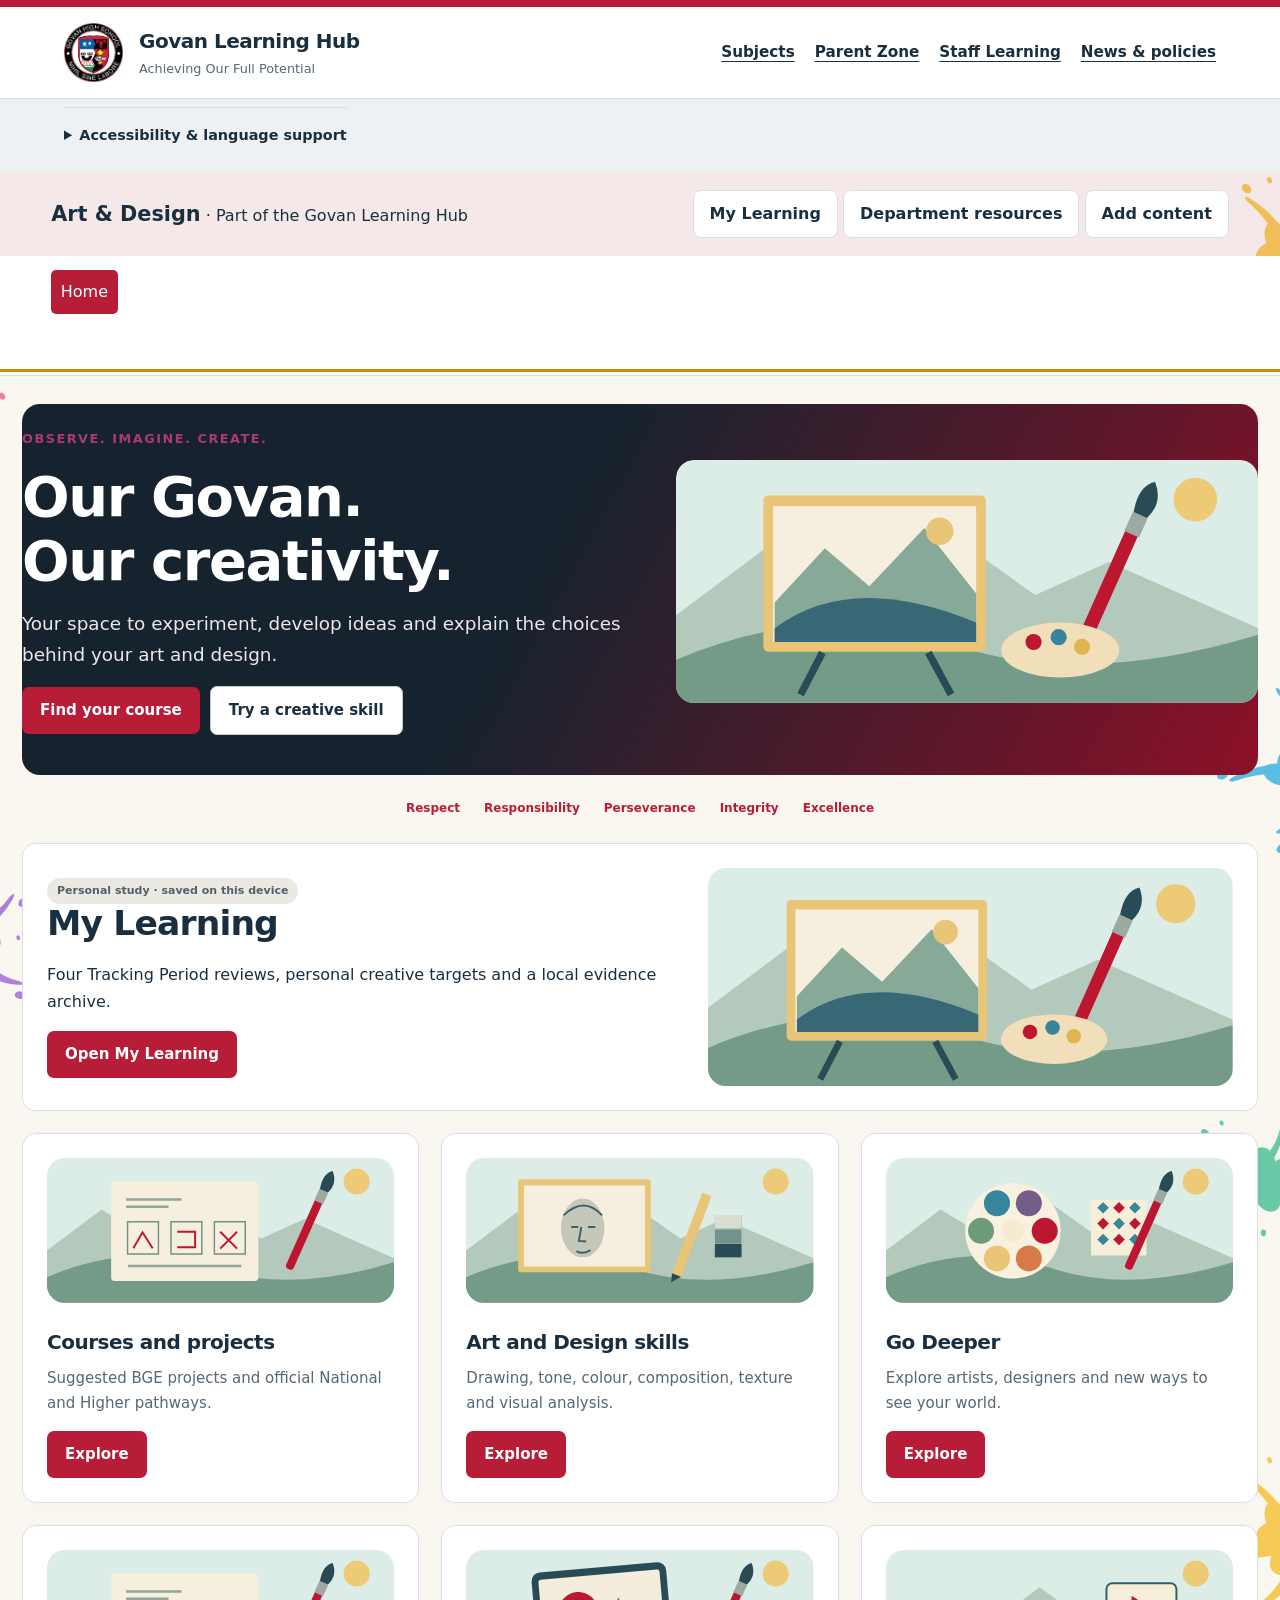
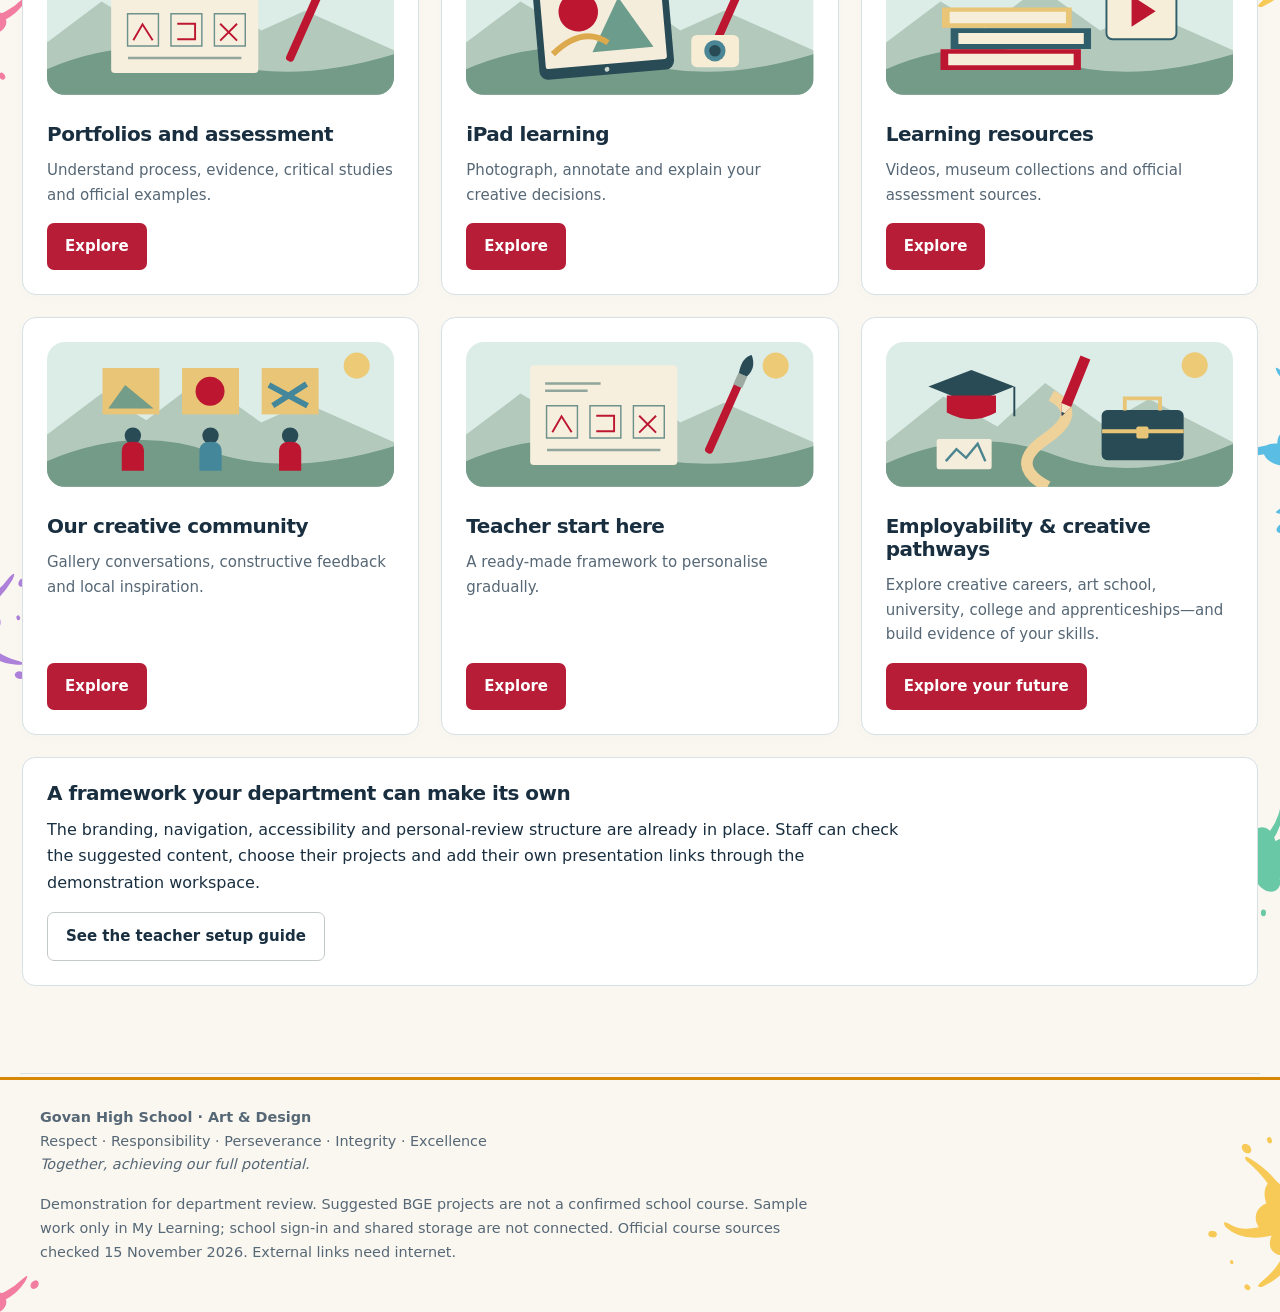
==== art.html @ ddb939b1 "Add learning hub website" ====
<!doctype html><html lang="en"><head><meta charset="utf-8"><meta name="viewport" content="width=device-width,initial-scale=1"><title>Govan High School | Art &amp; Design Learning Hub</title><meta name="description" content="BGE and Senior Phase Art and Design at Govan High: enquiry, geographical skills and assignment support."><style>
:root{--red:#bd1631;--red2:#8c1028;--ink:#16232e;--paper:#f5f3ef;--muted:#52616a;--line:#deded9}*{box-sizing:border-box}body{margin:0;background:var(--paper);color:var(--ink);font:17px/1.6 'Segoe UI',Arial,sans-serif}a{color:var(--red)}button,input,select,textarea{font:inherit}button,a{touch-action:manipulation}button{cursor:pointer}:focus-visible{outline:3px solid #087ba1;outline-offset:4px}.skip{position:absolute;top:-100px;padding:12px;background:white;z-index:99}.skip:focus{top:0}header{background:white;padding:22px max(20px,calc((100% - 1240px)/2));display:flex;gap:20px;align-items:center;border-top:7px solid var(--red)}header img{width:86px;height:86px;object-fit:contain}.school{font-size:calc(12px * var(--text-scale,1));font-weight:800;letter-spacing:2px}h1{font-size:clamp(25px,3.8vw,40px);line-height:1.15;margin:3px 0}.motto{color:var(--red);font-style:italic;font-size:calc(15px * var(--text-scale,1));margin:5px 0}.status{margin-left:auto;font-size:calc(12px * var(--text-scale,1));border:1px solid #ddd;padding:8px 12px;border-radius:7px}nav{display:flex;gap:7px;background:var(--ink);padding:9px max(12px,calc((100% - 1240px)/2));position:sticky;top:0;z-index:20;overflow:auto}nav a{color:white;padding:8px 13px;border-radius:5px;text-decoration:none;white-space:nowrap;font-size:calc(15px * var(--text-scale,1))}nav a[aria-current=page]{background:var(--red)}main{max-width:1240px;margin:auto;padding:28px 22px 65px;min-height:65vh}h2{font-size:clamp(28px,3.6vw,43px);line-height:1.15;margin:10px 0 18px}h3{line-height:1.3}p{max-width:85ch}.hero{background:linear-gradient(118deg,#16232e 42%,#8c1028);color:white;border-radius:18px;padding:40px;position:relative;overflow:hidden;display:grid;grid-template-columns:1.25fr .75fr;gap:28px}.hero h2{font-size:clamp(35px,4.5vw,56px);margin:16px 0}.hero p{color:#eee6e9}.eyebrow,.tag{font-size:calc(11px * var(--text-scale,1));font-weight:800;letter-spacing:1.6px;text-transform:uppercase}.tag{color:var(--muted)}.button{display:inline-block;background:var(--red);color:white;padding:11px 18px;border:0;border-radius:7px;text-decoration:none;font-weight:700;font-size:calc(15px * var(--text-scale,1))}.secondary{background:white;color:var(--ink);border:1px solid #c4c9ca}.button:disabled{background:#eee;color:#6b6b6b;cursor:default;border:1px solid #ccc}.row{display:flex;gap:10px;flex-wrap:wrap;align-items:center}.grid{display:grid;grid-template-columns:repeat(3,1fr);gap:18px}.four{grid-template-columns:repeat(4,1fr)}.two{display:grid;grid-template-columns:1fr 1fr;gap:22px}.card,.panel{background:white;border:1px solid var(--line);border-radius:13px;padding:24px}.panel{margin:22px 0}.card{border-top:5px solid var(--accent,var(--red))}.card h3{margin:12px 0}.card p{font-size:calc(15px * var(--text-scale,1));color:var(--muted)}.card .number{display:grid;place-content:center;background:var(--accent,var(--red));color:white;width:43px;height:43px;border-radius:50%;font-weight:800}.unit-card{border-top:5px solid var(--accent);display:flex;flex-direction:column;align-items:flex-start}.unit-card .button{margin-top:auto}.unit-icon{font-size:calc(30px * var(--text-scale,1));background:#f4f1ed;width:58px;height:58px;display:grid;place-content:center;border-radius:13px}.section-head{display:flex;justify-content:space-between;gap:24px;align-items:end;margin:36px 0 20px}.section-head p{max-width:460px;color:var(--muted)}.values{display:flex;gap:10px 24px;justify-content:center;flex-wrap:wrap;margin:24px 0;color:var(--red);font-size:calc(12px * var(--text-scale,1));font-weight:800}.small{font-size:calc(13px * var(--text-scale,1));color:var(--muted)}.pill{display:inline-block;background:#ece8e3;border-radius:30px;padding:4px 10px;font-size:calc(11px * var(--text-scale,1));font-weight:750;color:#52616a}.pill.ready{background:#e5f3ed;color:#176b52}.note{background:#fff5df;border-left:4px solid #a77000;padding:16px 20px;border-radius:4px;margin:20px 0;font-size:calc(14px * var(--text-scale,1))}.bigidea{padding:25px 28px;background:#fff1f3;border-left:6px solid var(--red);border-radius:8px;margin:25px 0}.bigidea p{font-size:calc(23px * var(--text-scale,1));line-height:1.4;margin:10px 0;font-weight:700}.steps{counter-reset:step;list-style:none;padding:0}.steps li{position:relative;padding:4px 0 15px 42px}.steps li:before{counter-increment:step;content:counter(step);position:absolute;left:0;top:4px;background:var(--ink);color:white;width:28px;height:28px;border-radius:50%;text-align:center;font-size:calc(14px * var(--text-scale,1));line-height:28px}li{margin-bottom:9px}.back{display:inline-block;margin:0 0 20px;text-decoration:none;font-size:calc(14px * var(--text-scale,1));font-weight:750}.searchbar{display:flex;gap:12px;flex-wrap:wrap;margin:22px 0}input,select,textarea{border:1px solid #b6bfc3;border-radius:7px;background:white;padding:12px;max-width:100%}input[type=search]{flex:1;min-width:180px}textarea{width:100%;min-height:110px}label{display:block;font-weight:700;margin:15px 0 7px}.reflection label{font-size:calc(15px * var(--text-scale,1))}.check{display:flex;align-items:start;gap:10px;margin:12px 0;font-size:calc(15px * var(--text-scale,1))}.check input{margin-top:7px;flex-shrink:0;width:20px;height:20px;accent-color:var(--red)}details{padding:16px 0;border-top:1px solid #ddd}summary{font-weight:750;cursor:pointer}.lesson-list{display:grid;gap:16px}.lesson-row{display:flex;gap:20px;align-items:center;background:white;border:1px solid var(--line);padding:22px;border-radius:12px}.lesson-row .num{background:#ece8e3;min-width:46px;height:46px;display:grid;place-content:center;font-weight:bold;border-radius:50%}.lesson-row h3{margin:4px 0}.lesson-row p{margin:6px 0;font-size:calc(14px * var(--text-scale,1));color:var(--muted)}.lesson-row .button{margin-left:auto;white-space:nowrap}.teacher-card{border-top:4px solid var(--red)}.teacher-card .initials{border-radius:50%;display:grid;place-content:center;background:#f8e8eb;color:var(--red);width:54px;height:54px;font-size:calc(19px * var(--text-scale,1));font-weight:800}.journey{display:grid;grid-template-columns:1fr 1fr;gap:10px;align-content:center}.journey div{background:#ffffff10;border:1px solid #ffffff30;border-radius:12px;padding:16px}.journey span{font-size:calc(26px * var(--text-scale,1));display:block}.journey strong{font-size:calc(13px * var(--text-scale,1))}.progress{height:8px;background:#e4e6e5;border-radius:10px;overflow:hidden;margin:12px 0}.progress div{height:100%;background:var(--red)}.tool{border-left:5px solid var(--accent)}footer{max-width:1240px;margin:auto;padding:24px 22px;border-top:1px solid #ddd;color:var(--muted);font-size:calc(13px * var(--text-scale,1))}.footer-brand{display:flex;gap:14px;align-items:center}.footer-brand img{width:58px;height:58px;object-fit:contain}.empty{padding:25px}.planned{opacity:.85}.page-title{max-width:850px}.save-status{font-size:calc(13px * var(--text-scale,1));color:#176b52;min-height:22px}.actions{margin-top:20px}.lesson-note{color:var(--muted);font-size:calc(13px * var(--text-scale,1))}.mini{font-size:calc(12px * var(--text-scale,1));padding:6px 10px}.routine{background:#eef4f8;border-left:4px solid #1267a5;padding:18px;border-radius:5px}.form-hint{font-size:calc(13px * var(--text-scale,1));color:var(--muted);margin:8px 0}.resource-row{display:flex;gap:15px;align-items:center;border-top:1px solid #ddd;padding:18px 0}.resource-row a,.resource-row button{margin-left:auto}.teacher-detail{border-top:5px solid var(--red)}
@media(max-width:950px){.four,.grid{grid-template-columns:repeat(2,1fr)}.hero{grid-template-columns:1fr}.journey{grid-template-columns:repeat(4,1fr)}.status{display:none}}@media(max-width:650px){header{padding:16px;gap:12px}header img{width:64px;height:68px}.school{font-size:calc(10px * var(--text-scale,1))}h1{font-size:calc(25px * var(--text-scale,1))}.motto{font-size:calc(12px * var(--text-scale,1))}main{padding:20px 15px 50px}nav a{font-size:calc(14px * var(--text-scale,1));padding:8px 10px}.hero{padding:26px}.journey{grid-template-columns:1fr 1fr}.four,.grid,.two{grid-template-columns:1fr}.section-head{display:block}.lesson-row{flex-wrap:wrap;gap:12px}.lesson-row .button{margin-left:58px}.panel,.card{padding:20px}.resource-row{flex-wrap:wrap}.resource-row button{margin-left:0}.bigidea{padding:20px}.bigidea p{font-size:calc(21px * var(--text-scale,1))}}@media print{nav,.no-print,.status{display:none!important}body{background:white}main{padding:0}.hero{background:white;color:black}.hero p{color:black}.panel,.card,.bigidea{break-inside:avoid}.two{display:block}textarea{min-height:100px}footer{font-size:calc(10px * var(--text-scale,1))}}

.grid{margin-top:22px}.table-wrap{overflow:auto}table{border-collapse:collapse;width:100%;font-size:calc(15px * var(--text-scale,1))}th,td{padding:13px;text-align:left;border:1px solid #ddd;vertical-align:top}th{background:#edf1f4}svg{max-width:100%;height:auto}h4{margin-bottom:6px}.hero{margin-bottom:24px}nav{flex-wrap:wrap}@media(max-width:650px){nav{flex-wrap:nowrap}.grid{margin-top:18px}}h1{font-size:calc(clamp(25px,3.8vw,40px) * var(--text-scale,1))}h2{font-size:calc(clamp(28px,3.6vw,43px) * var(--text-scale,1))}.hero h2{font-size:calc(clamp(35px,4.5vw,56px) * var(--text-scale,1))}
:root{--text-scale:1}.access-tools{max-width:1240px;margin:0 auto;padding:14px 22px;background:var(--paper)}.access-row{display:flex;align-items:start;gap:12px;flex-wrap:wrap}.access-row>label{margin:11px 0;font-size:15px}.access-row select{min-height:45px}.access-options{display:flex;flex-wrap:wrap;align-items:start;gap:12px;max-width:100%;padding-top:12px}.access-options label{margin-top:0}.access-options>.row{flex-basis:100%}.access-tools details{border:0;padding:10px 0;flex:1;min-width:240px}.access-tools summary{font-size:15px}.access-tools .save-status:empty{display:none}body{font-size:calc(17px * var(--text-scale))}body.wide-spacing p,body.wide-spacing li,body.wide-spacing td,body.wide-spacing label{line-height:2.05!important}html[dir=rtl] .school,html[dir=rtl] .eyebrow,html[dir=rtl] .tag{letter-spacing:0}html[dir=rtl] .status{margin-left:0;margin-right:auto}html[dir=rtl] .steps li{padding-left:0;padding-right:42px}html[dir=rtl] .steps li:before{left:auto;right:0}html[dir=rtl] .note,html[dir=rtl] .routine,html[dir=rtl] .bigidea{border-left:0;border-right:4px solid var(--red)}html[dir=rtl] th,html[dir=rtl] td{text-align:right}svg{direction:ltr}input[inputmode=numeric],input[inputmode=decimal]{direction:ltr;text-align:left}textarea{unicode-bidi:plaintext}body[data-theme=cream]{--paper:#fff3db}body[data-theme=cream] .card,body[data-theme=cream] .panel{background:#fff9eb}body[data-theme=blue]{--paper:#eaf3fa}body[data-theme=blue] .card,body[data-theme=blue] .panel{background:#f4faff}body[data-theme=contrast]{--paper:#000;--ink:#fff;--muted:#fff;--line:#fff;--red:#ffd600}body[data-theme=contrast] header,body[data-theme=contrast] nav,body[data-theme=contrast] .hero,body[data-theme=contrast] .card,body[data-theme=contrast] .panel,body[data-theme=contrast] .note,body[data-theme=contrast] .routine,body[data-theme=contrast] .bigidea,body[data-theme=contrast] th,body[data-theme=contrast] td,body[data-theme=contrast] .access-tools{background:#000;color:#fff;border-color:#fff}body[data-theme=contrast] .hero p,body[data-theme=contrast] .tag,body[data-theme=contrast] .small{color:#fff}body[data-theme=contrast] .button,body[data-theme=contrast] nav a[aria-current=page]{background:#ffd600;color:#000}body[data-theme=contrast] .secondary,body[data-theme=contrast] .pill,body[data-theme=contrast] .unit-icon,body[data-theme=contrast] input,body[data-theme=contrast] select,body[data-theme=contrast] textarea{background:#fff;color:#000}body[data-theme=contrast] nav a{color:#fff}body[data-theme=contrast] .steps li:before{color:#000;background:#fff}body[data-theme=contrast] svg{background:#fff;color:#000}body[data-theme=contrast] svg text{fill:#000}body[data-theme=contrast] :focus-visible{outline-color:#00e5ff}@media(prefers-reduced-motion:reduce){*{scroll-behavior:auto!important;transition:none!important;animation:none!important}}@media(max-width:650px){.access-tools{padding:12px 15px}.access-tools details{flex-basis:100%}.access-row{align-items:center}.access-options{display:block}.access-options>div{margin-bottom:12px}nav{position:static}.access-row .button{font-size:14px}}@media print{.access-tools{display:none!important}}
</style><style>
.space-choices{display:grid;grid-template-columns:repeat(2,minmax(0,1fr));gap:1.2rem;margin:1.5rem 0}.space-choice{border:2px solid #aab2b8;border-radius:18px;padding:1.2rem;background:var(--paper,#fff);color:inherit;display:flex;flex-direction:column}.space-choice.selected{border:3px solid #bd1631;box-shadow:0 4px 16px #16232e12}.space-choice h3{margin:.25rem 0}.space-choice svg{display:block;width:100%;max-width:410px;align-self:center;height:auto;margin:.5rem 0}.space-choice p{margin:.4rem 0 1rem}.space-choice button{margin-top:auto;width:100%;min-height:48px}.space-legend{display:flex;flex-wrap:wrap;gap:1.2rem;font-size:.9em;margin-bottom:1rem}.space-dot{display:inline-block;width:.85em;height:.85em;border-radius:50%;margin-inline-end:.4rem}.space-caption{font-size:.9em}.space-choice .focus-label{font-weight:750;color:inherit}.space-choices .space-neutral{fill:#e8e8e4}.space-choices .space-board{fill:#16232e}.space-choices .space-board-line{stroke:#fff;stroke-width:3;stroke-linecap:round}@media(max-width:650px){.space-choices{grid-template-columns:1fr}}@media(prefers-contrast:more){.space-choice{border-width:3px}}
</style><style>.course-hero{display:grid;grid-template-columns:1.1fr 1fr;align-items:center;gap:2rem;border-radius:20px;background:#e6eee8;padding:2rem;margin:1.5rem 0;color:#16232e}.course-hero h3{font-size:1.65em;line-height:1.2}.topic-art{width:100%;height:auto;display:block;border-radius:16px}.topic-art text{font-family:system-ui,sans-serif;font-size:15px;fill:#183e4a}.topic-art text[fill="#fff"]{fill:white}.course-topic-card .topic-art{margin-bottom:1rem}.course-topic-card h4{font-size:1.25em;margin:.6rem 0}.course-section{margin:2.5rem 0}.course-section>.row{justify-content:space-between}.process-chain{padding:0;list-style:none;counter-reset:process}.process-chain li{counter-increment:process;position:relative;padding:.8rem .8rem .8rem 3rem;margin:.5rem 0;border:1px solid #9baeb5;border-radius:10px}.process-chain li:before{content:counter(process);position:absolute;inset-inline-start:.7rem;font-weight:800;color:#bd1631}.practice-figure{margin:1rem auto;max-width:650px}.practice-figure svg{width:100%;height:auto}.practice-figure svg text{font:12px system-ui,sans-serif;fill:#173b48}.practice-figure svg text[fill="#fff"]{fill:white}.practice-figure figcaption{font-size:.9em;margin:.7rem 0}.model-answer{margin-top:1.2rem;padding:1rem;border-inline-start:4px solid #27835d;background:#eef4ed;color:#16232e}.course-section .card{display:flex;flex-direction:column}.course-section .card>a{margin-top:auto}.course-hero .row{flex-wrap:wrap}body[data-theme="contrast"] .course-hero{border:2px solid currentColor}@media(max-width:760px){.course-hero{grid-template-columns:1fr;padding:1.2rem;gap:1rem}.course-hero .topic-art{max-height:240px}.practice-figure svg text{font-size:12px}}
</style><style>.my-learning-welcome{display:grid;grid-template-columns:1.2fr 1fr;align-items:center;gap:2rem}.my-learning-art{display:block;width:100%;height:auto;max-width:390px;justify-self:end;border-radius:20px}.my-learning-heading{display:flex;align-items:center;gap:1rem}.my-learning-heading .my-learning-art{width:128px;flex-shrink:0;margin-inline-start:0}@media(min-width:1050px){nav{gap:.15rem}nav a{padding:.55rem .6rem}}nav a[data-nav="my-learning"]{display:inline-flex;align-items:center;gap:.4rem}@media(max-width:650px){.my-learning-welcome{grid-template-columns:1fr;gap:1rem}.my-learning-welcome .my-learning-art{max-width:300px;justify-self:center}.my-learning-heading .my-learning-art{width:95px}}</style><style>.my-learning-welcome .my-learning-art{max-width:600px}.my-learning-heading{display:grid;grid-template-columns:.8fr 1.4fr;gap:1.5rem;align-items:center;padding:1.5rem;background:#e5eeea;border-radius:20px;margin:.7rem 0 1.2rem;color:#16232e}.my-learning-heading h2{margin:0}.my-learning-heading .my-learning-art{width:100%;max-width:600px;margin:0;justify-self:end}@media(max-width:650px){.my-learning-heading{grid-template-columns:1fr;padding:1rem;gap:1rem}.my-learning-heading .my-learning-art{width:100%;max-width:none}.my-learning-welcome .my-learning-art{max-width:none}}</style><style>.theme-landscape{width:100%;height:auto;display:block;border-radius:18px}.theme-section-heading{display:grid;grid-template-columns:.8fr 1.4fr;align-items:center;gap:1.5rem;padding:1.5rem;background:#e5eeea;border-radius:20px;margin:.7rem 0 1.2rem;color:#16232e}.theme-section-heading h2{margin:0}.theme-section-heading .theme-landscape{max-width:600px;justify-self:end}.theme-home-card{display:flex;flex-direction:column;overflow:hidden}.theme-home-card>.theme-landscape{margin-bottom:1.1rem}.theme-home-card>a{margin-top:auto;align-self:flex-start}.home-theme-visual>.theme-landscape{margin-bottom:1rem}.home-theme-visual .journey{padding:1rem;gap:.7rem}.home-theme-visual .journey span{font-size:1.2rem}.home-theme-visual .journey strong{font-size:.9rem}@media(max-width:650px){.theme-section-heading{grid-template-columns:1fr;padding:1rem;gap:1rem}.theme-section-heading .theme-landscape{max-width:none}.home-theme-visual .journey{padding:.7rem}}</style><style>body{font-size:calc(17px * var(--text-scale,1))}nav{flex-wrap:wrap;gap:.15rem}nav a{padding:.55rem .6rem}.theme-section-heading{display:grid;grid-template-columns:.8fr 1.4fr;align-items:center;gap:1.5rem;padding:1.5rem;background:#e5eeea;border-radius:20px;margin:.7rem 0 1.2rem;color:#16232e}.theme-section-heading h2{margin:0}.theme-landscape{display:block;width:100%;height:auto;border-radius:18px}.theme-section-heading svg{max-width:600px;justify-self:end}.art-card{display:flex;flex-direction:column}.art-card svg{margin-bottom:1rem}.art-card>a{margin-top:auto;align-self:flex-start}.art-diagram{margin:1rem auto;max-width:700px;padding:1rem;background:#faf8f0;border-radius:15px;color:#16232e}.art-diagram svg{width:100%;height:auto}.art-diagram text{font:15px system-ui;fill:#294b56}.art-diagram figcaption{font-size:.9em}.access-tools{display:flex;align-items:center;gap:1rem;flex-wrap:wrap;max-width:1240px;margin:1rem auto;padding:0 1rem}.access-tools label{display:inline-block}.access-tools details>div{display:flex;gap:1rem;flex-wrap:wrap;padding:1rem;background:#fff;border-radius:12px}.access-tools select{width:auto}.swatches{display:flex;min-height:100px;gap:.5rem;margin:1rem 0}.swatches>div{flex:1;border-radius:12px;display:flex;align-items:end;padding:.6rem}.swatches span{background:#fff;color:#16232e;padding:.1rem .4rem;font-size:.8em;border-radius:4px}.quiz-option{display:block;margin:.7rem 0}.quiz-option input{width:auto;margin-inline-end:.5rem}form label{display:block;font-weight:650;margin-top:1rem}textarea{min-height:100px;width:100%;font:inherit}fieldset{border:1px solid #a4b0aa;border-radius:12px;padding:1rem}.more-spacing main{line-height:1.95;letter-spacing:.025em}body[data-reading="cream"]{--paper:#fff2ce}body[data-reading="blue"]{--paper:#e8f2f6}body[data-reading="contrast"]{--paper:#111;--ink:#fff;--red:#ffce63;--muted:#eee;--line:#777}body[data-reading="contrast"] header,body[data-reading="contrast"] .panel,body[data-reading="contrast"] .card,body[data-reading="contrast"] .access-tools details>div{background:#171717;color:#fff}body[data-reading="contrast"] .note{background:#29220f;color:#fff}body[data-reading="contrast"] .button,body[data-reading="contrast"] button{background:#ffce63;color:#111}body[data-reading="contrast"] .pill{background:#333;color:#fff}body[data-reading="contrast"] table{background:#171717;color:#fff}.demo-footer{padding:2rem max(20px,calc((100% - 1240px)/2));border-top:1px solid var(--line);font-size:.9em}button:disabled{opacity:.55;cursor:not-allowed}@media(max-width:700px){.theme-section-heading{grid-template-columns:1fr;padding:1rem}.access-tools{gap:.7rem}.hero{grid-template-columns:1fr}.my-learning-welcome{grid-template-columns:1fr}.grid.four{grid-template-columns:1fr 1fr}}@media(prefers-reduced-motion:reduce){*{scroll-behavior:auto!important}}
</style><style>
.journal label{display:block;font-weight:700;margin:1rem 0 .4rem}.journal input,.journal select,.journal textarea{width:100%;padding:.8rem;border:1px solid #89939b;border-radius:9px;background:var(--paper,#fff);color:inherit;font:inherit}.journal textarea{min-height:100px}.journal .tabs{display:flex;gap:.6rem;flex-wrap:wrap;margin:1.4rem 0}.journal .tabs button[aria-pressed=true]{background:#bd1631;color:white}.journal .evidence-item{padding:1rem;border-bottom:1px solid #89939b}.journal .muted{font-size:.9em}.journal progress{width:100%;accent-color:#bd1631}.journal .keep-language{unicode-bidi:plaintext}.journal button{cursor:pointer}.journal .summary-number{font-size:2rem;font-weight:800}.journal .stage{padding:1rem;border-radius:12px;border:1px solid #89939b}.journal .stage.selected{border:3px solid #bd1631}
</style><style>nav{flex-wrap:wrap}#art-university,#art-college,#art-careers{scroll-margin-top:100px}#art-career-cards .card{display:flex;flex-direction:column}#art-career-cards .card>a{margin-top:auto}#art-career-cards details{margin-bottom:16px}</style><style id="subject-background">:root{--paper:#faf7f1}body:not([data-theme="cream"]):not([data-theme="blue"]):not([data-theme="contrast"]):not([data-reading="cream"]):not([data-reading="blue"]):not([data-reading="contrast"]){background-color:#faf7f1;background-image:url("data:image/svg+xml,%3Csvg%20xmlns%3D%22http%3A%2F%2Fwww.w3.org%2F2000%2Fsvg%22%20width%3D%221440%22%20height%3D%221280%22%20viewBox%3D%220%200%201440%201280%22%3E%3Cg%20transform%3D%22translate%2845%20350%29%20rotate%28-20%29%20scale%280.95%29%22%20fill%3D%22%23f03872%22%20opacity%3D%22.64%22%3E%3Cpath%20d%3D%22M-30-17C-45-29-52-12-39%201C-52%2016-34%2031-22%2025C-22%2045-1%2043%205%2028C22%2041%2036%2027%2028%2015C50%2015%2049-6%2030-11C38-28%2022-39%2012-26C0-46-18-39-17-22C-23-24-26-22-30-17Z%22%2F%3E%3Cpath%20d%3D%22M-24-12Q-43-27-69-30Q-78-31-73-27Q-44-19-30-4ZM8-25Q15-45%2011-69Q8-79%207-69Q9-46-2-27ZM24%204Q50%208%2069-6Q79-14%2068-10Q46%200%2026-5ZM-6%2023Q-1%2046-12%2068Q-16%2077-10%2073Q9%2051%204%2026ZM-26%2015Q-45%2035-61%2033Q-71%2032-64%2037Q-42%2044-18%2023Z%22%2F%3E%3Cellipse%20cx%3D%22-77%22%20cy%3D%22-37%22%20rx%3D%225%22%20ry%3D%223.75%22%20transform%3D%22rotate%2820%20-77%20-37%29%22%2F%3E%3Cellipse%20cx%3D%22-61%22%20cy%3D%22-53%22%20rx%3D%223%22%20ry%3D%222.25%22%20transform%3D%22rotate%2845%20-61%20-53%29%22%2F%3E%3Cellipse%20cx%3D%2220%22%20cy%3D%22-72%22%20rx%3D%224%22%20ry%3D%223.0%22%20transform%3D%22rotate%2870%2020%20-72%29%22%2F%3E%3Cellipse%20cx%3D%2240%22%20cy%3D%22-43%22%20rx%3D%222.5%22%20ry%3D%221.875%22%20transform%3D%22rotate%2830%2040%20-43%29%22%2F%3E%3Cellipse%20cx%3D%2278%22%20cy%3D%220%22%20rx%3D%225%22%20ry%3D%223.75%22%20transform%3D%22rotate%28-30%2078%200%29%22%2F%3E%3Cellipse%20cx%3D%2260%22%20cy%3D%2231%22%20rx%3D%223%22%20ry%3D%222.25%22%20transform%3D%22rotate%2820%2060%2031%29%22%2F%3E%3Cellipse%20cx%3D%2220%22%20cy%3D%2259%22%20rx%3D%224%22%20ry%3D%223.0%22%20transform%3D%22rotate%2875%2020%2059%29%22%2F%3E%3Cellipse%20cx%3D%22-22%22%20cy%3D%2279%22%20rx%3D%223%22%20ry%3D%222.25%22%20transform%3D%22rotate%2815%20-22%2079%29%22%2F%3E%3Cellipse%20cx%3D%22-72%22%20cy%3D%2248%22%20rx%3D%224%22%20ry%3D%223.0%22%20transform%3D%22rotate%28-20%20-72%2048%29%22%2F%3E%3Cellipse%20cx%3D%22-45%22%20cy%3D%2264%22%20rx%3D%222%22%20ry%3D%221.5%22%20transform%3D%22rotate%2835%20-45%2064%29%22%2F%3E%3C%2Fg%3E%3Cg%20transform%3D%22translate%281385%20260%29%20rotate%2825%29%20scale%281.08%29%22%20fill%3D%22%23f6af00%22%20opacity%3D%22.64%22%3E%3Cpath%20d%3D%22M-30-17C-45-29-52-12-39%201C-52%2016-34%2031-22%2025C-22%2045-1%2043%205%2028C22%2041%2036%2027%2028%2015C50%2015%2049-6%2030-11C38-28%2022-39%2012-26C0-46-18-39-17-22C-23-24-26-22-30-17Z%22%2F%3E%3Cpath%20d%3D%22M-24-12Q-43-27-69-30Q-78-31-73-27Q-44-19-30-4ZM8-25Q15-45%2011-69Q8-79%207-69Q9-46-2-27ZM24%204Q50%208%2069-6Q79-14%2068-10Q46%200%2026-5ZM-6%2023Q-1%2046-12%2068Q-16%2077-10%2073Q9%2051%204%2026ZM-26%2015Q-45%2035-61%2033Q-71%2032-64%2037Q-42%2044-18%2023Z%22%2F%3E%3Cellipse%20cx%3D%22-77%22%20cy%3D%22-37%22%20rx%3D%225%22%20ry%3D%223.75%22%20transform%3D%22rotate%2820%20-77%20-37%29%22%2F%3E%3Cellipse%20cx%3D%22-61%22%20cy%3D%22-53%22%20rx%3D%223%22%20ry%3D%222.25%22%20transform%3D%22rotate%2845%20-61%20-53%29%22%2F%3E%3Cellipse%20cx%3D%2220%22%20cy%3D%22-72%22%20rx%3D%224%22%20ry%3D%223.0%22%20transform%3D%22rotate%2870%2020%20-72%29%22%2F%3E%3Cellipse%20cx%3D%2240%22%20cy%3D%22-43%22%20rx%3D%222.5%22%20ry%3D%221.875%22%20transform%3D%22rotate%2830%2040%20-43%29%22%2F%3E%3Cellipse%20cx%3D%2278%22%20cy%3D%220%22%20rx%3D%225%22%20ry%3D%223.75%22%20transform%3D%22rotate%28-30%2078%200%29%22%2F%3E%3Cellipse%20cx%3D%2260%22%20cy%3D%2231%22%20rx%3D%223%22%20ry%3D%222.25%22%20transform%3D%22rotate%2820%2060%2031%29%22%2F%3E%3Cellipse%20cx%3D%2220%22%20cy%3D%2259%22%20rx%3D%224%22%20ry%3D%223.0%22%20transform%3D%22rotate%2875%2020%2059%29%22%2F%3E%3Cellipse%20cx%3D%22-22%22%20cy%3D%2279%22%20rx%3D%223%22%20ry%3D%222.25%22%20transform%3D%22rotate%2815%20-22%2079%29%22%2F%3E%3Cellipse%20cx%3D%22-72%22%20cy%3D%2248%22%20rx%3D%224%22%20ry%3D%223.0%22%20transform%3D%22rotate%28-20%20-72%2048%29%22%2F%3E%3Cellipse%20cx%3D%22-45%22%20cy%3D%2264%22%20rx%3D%222%22%20ry%3D%221.5%22%20transform%3D%22rotate%2835%20-45%2064%29%22%2F%3E%3C%2Fg%3E%3Cg%20transform%3D%22translate%281395%20760%29%20rotate%28-35%29%20scale%281.1%29%22%20fill%3D%22%23009ddb%22%20opacity%3D%22.64%22%3E%3Cpath%20d%3D%22M-30-17C-45-29-52-12-39%201C-52%2016-34%2031-22%2025C-22%2045-1%2043%205%2028C22%2041%2036%2027%2028%2015C50%2015%2049-6%2030-11C38-28%2022-39%2012-26C0-46-18-39-17-22C-23-24-26-22-30-17Z%22%2F%3E%3Cpath%20d%3D%22M-24-12Q-43-27-69-30Q-78-31-73-27Q-44-19-30-4ZM8-25Q15-45%2011-69Q8-79%207-69Q9-46-2-27ZM24%204Q50%208%2069-6Q79-14%2068-10Q46%200%2026-5ZM-6%2023Q-1%2046-12%2068Q-16%2077-10%2073Q9%2051%204%2026ZM-26%2015Q-45%2035-61%2033Q-71%2032-64%2037Q-42%2044-18%2023Z%22%2F%3E%3Cellipse%20cx%3D%22-77%22%20cy%3D%22-37%22%20rx%3D%225%22%20ry%3D%223.75%22%20transform%3D%22rotate%2820%20-77%20-37%29%22%2F%3E%3Cellipse%20cx%3D%22-61%22%20cy%3D%22-53%22%20rx%3D%223%22%20ry%3D%222.25%22%20transform%3D%22rotate%2845%20-61%20-53%29%22%2F%3E%3Cellipse%20cx%3D%2220%22%20cy%3D%22-72%22%20rx%3D%224%22%20ry%3D%223.0%22%20transform%3D%22rotate%2870%2020%20-72%29%22%2F%3E%3Cellipse%20cx%3D%2240%22%20cy%3D%22-43%22%20rx%3D%222.5%22%20ry%3D%221.875%22%20transform%3D%22rotate%2830%2040%20-43%29%22%2F%3E%3Cellipse%20cx%3D%2278%22%20cy%3D%220%22%20rx%3D%225%22%20ry%3D%223.75%22%20transform%3D%22rotate%28-30%2078%200%29%22%2F%3E%3Cellipse%20cx%3D%2260%22%20cy%3D%2231%22%20rx%3D%223%22%20ry%3D%222.25%22%20transform%3D%22rotate%2820%2060%2031%29%22%2F%3E%3Cellipse%20cx%3D%2220%22%20cy%3D%2259%22%20rx%3D%224%22%20ry%3D%223.0%22%20transform%3D%22rotate%2875%2020%2059%29%22%2F%3E%3Cellipse%20cx%3D%22-22%22%20cy%3D%2279%22%20rx%3D%223%22%20ry%3D%222.25%22%20transform%3D%22rotate%2815%20-22%2079%29%22%2F%3E%3Cellipse%20cx%3D%22-72%22%20cy%3D%2248%22%20rx%3D%224%22%20ry%3D%223.0%22%20transform%3D%22rotate%28-20%20-72%2048%29%22%2F%3E%3Cellipse%20cx%3D%22-45%22%20cy%3D%2264%22%20rx%3D%222%22%20ry%3D%221.5%22%20transform%3D%22rotate%2835%20-45%2064%29%22%2F%3E%3C%2Fg%3E%3Cg%20transform%3D%22translate%2840%20945%29%20rotate%2840%29%20scale%281%29%22%20fill%3D%22%23813dcc%22%20opacity%3D%22.64%22%3E%3Cpath%20d%3D%22M-30-17C-45-29-52-12-39%201C-52%2016-34%2031-22%2025C-22%2045-1%2043%205%2028C22%2041%2036%2027%2028%2015C50%2015%2049-6%2030-11C38-28%2022-39%2012-26C0-46-18-39-17-22C-23-24-26-22-30-17Z%22%2F%3E%3Cpath%20d%3D%22M-24-12Q-43-27-69-30Q-78-31-73-27Q-44-19-30-4ZM8-25Q15-45%2011-69Q8-79%207-69Q9-46-2-27ZM24%204Q50%208%2069-6Q79-14%2068-10Q46%200%2026-5ZM-6%2023Q-1%2046-12%2068Q-16%2077-10%2073Q9%2051%204%2026ZM-26%2015Q-45%2035-61%2033Q-71%2032-64%2037Q-42%2044-18%2023Z%22%2F%3E%3Cellipse%20cx%3D%22-77%22%20cy%3D%22-37%22%20rx%3D%225%22%20ry%3D%223.75%22%20transform%3D%22rotate%2820%20-77%20-37%29%22%2F%3E%3Cellipse%20cx%3D%22-61%22%20cy%3D%22-53%22%20rx%3D%223%22%20ry%3D%222.25%22%20transform%3D%22rotate%2845%20-61%20-53%29%22%2F%3E%3Cellipse%20cx%3D%2220%22%20cy%3D%22-72%22%20rx%3D%224%22%20ry%3D%223.0%22%20transform%3D%22rotate%2870%2020%20-72%29%22%2F%3E%3Cellipse%20cx%3D%2240%22%20cy%3D%22-43%22%20rx%3D%222.5%22%20ry%3D%221.875%22%20transform%3D%22rotate%2830%2040%20-43%29%22%2F%3E%3Cellipse%20cx%3D%2278%22%20cy%3D%220%22%20rx%3D%225%22%20ry%3D%223.75%22%20transform%3D%22rotate%28-30%2078%200%29%22%2F%3E%3Cellipse%20cx%3D%2260%22%20cy%3D%2231%22%20rx%3D%223%22%20ry%3D%222.25%22%20transform%3D%22rotate%2820%2060%2031%29%22%2F%3E%3Cellipse%20cx%3D%2220%22%20cy%3D%2259%22%20rx%3D%224%22%20ry%3D%223.0%22%20transform%3D%22rotate%2875%2020%2059%29%22%2F%3E%3Cellipse%20cx%3D%22-22%22%20cy%3D%2279%22%20rx%3D%223%22%20ry%3D%222.25%22%20transform%3D%22rotate%2815%20-22%2079%29%22%2F%3E%3Cellipse%20cx%3D%22-72%22%20cy%3D%2248%22%20rx%3D%224%22%20ry%3D%223.0%22%20transform%3D%22rotate%28-20%20-72%2048%29%22%2F%3E%3Cellipse%20cx%3D%22-45%22%20cy%3D%2264%22%20rx%3D%222%22%20ry%3D%221.5%22%20transform%3D%22rotate%2835%20-45%2064%29%22%2F%3E%3C%2Fg%3E%3Cg%20transform%3D%22translate%281340%201180%29%20rotate%2815%29%20scale%280.85%29%22%20fill%3D%22%2317ad79%22%20opacity%3D%22.64%22%3E%3Cpath%20d%3D%22M-30-17C-45-29-52-12-39%201C-52%2016-34%2031-22%2025C-22%2045-1%2043%205%2028C22%2041%2036%2027%2028%2015C50%2015%2049-6%2030-11C38-28%2022-39%2012-26C0-46-18-39-17-22C-23-24-26-22-30-17Z%22%2F%3E%3Cpath%20d%3D%22M-24-12Q-43-27-69-30Q-78-31-73-27Q-44-19-30-4ZM8-25Q15-45%2011-69Q8-79%207-69Q9-46-2-27ZM24%204Q50%208%2069-6Q79-14%2068-10Q46%200%2026-5ZM-6%2023Q-1%2046-12%2068Q-16%2077-10%2073Q9%2051%204%2026ZM-26%2015Q-45%2035-61%2033Q-71%2032-64%2037Q-42%2044-18%2023Z%22%2F%3E%3Cellipse%20cx%3D%22-77%22%20cy%3D%22-37%22%20rx%3D%225%22%20ry%3D%223.75%22%20transform%3D%22rotate%2820%20-77%20-37%29%22%2F%3E%3Cellipse%20cx%3D%22-61%22%20cy%3D%22-53%22%20rx%3D%223%22%20ry%3D%222.25%22%20transform%3D%22rotate%2845%20-61%20-53%29%22%2F%3E%3Cellipse%20cx%3D%2220%22%20cy%3D%22-72%22%20rx%3D%224%22%20ry%3D%223.0%22%20transform%3D%22rotate%2870%2020%20-72%29%22%2F%3E%3Cellipse%20cx%3D%2240%22%20cy%3D%22-43%22%20rx%3D%222.5%22%20ry%3D%221.875%22%20transform%3D%22rotate%2830%2040%20-43%29%22%2F%3E%3Cellipse%20cx%3D%2278%22%20cy%3D%220%22%20rx%3D%225%22%20ry%3D%223.75%22%20transform%3D%22rotate%28-30%2078%200%29%22%2F%3E%3Cellipse%20cx%3D%2260%22%20cy%3D%2231%22%20rx%3D%223%22%20ry%3D%222.25%22%20transform%3D%22rotate%2820%2060%2031%29%22%2F%3E%3Cellipse%20cx%3D%2220%22%20cy%3D%2259%22%20rx%3D%224%22%20ry%3D%223.0%22%20transform%3D%22rotate%2875%2020%2059%29%22%2F%3E%3Cellipse%20cx%3D%22-22%22%20cy%3D%2279%22%20rx%3D%223%22%20ry%3D%222.25%22%20transform%3D%22rotate%2815%20-22%2079%29%22%2F%3E%3Cellipse%20cx%3D%22-72%22%20cy%3D%2248%22%20rx%3D%224%22%20ry%3D%223.0%22%20transform%3D%22rotate%28-20%20-72%2048%29%22%2F%3E%3Cellipse%20cx%3D%22-45%22%20cy%3D%2264%22%20rx%3D%222%22%20ry%3D%221.5%22%20transform%3D%22rotate%2835%20-45%2064%29%22%2F%3E%3C%2Fg%3E%3Cg%20transform%3D%22translate%28225%201230%29%20rotate%28-5%29%20scale%280.75%29%22%20fill%3D%22%23f36a21%22%20opacity%3D%22.64%22%3E%3Cpath%20d%3D%22M-30-17C-45-29-52-12-39%201C-52%2016-34%2031-22%2025C-22%2045-1%2043%205%2028C22%2041%2036%2027%2028%2015C50%2015%2049-6%2030-11C38-28%2022-39%2012-26C0-46-18-39-17-22C-23-24-26-22-30-17Z%22%2F%3E%3Cpath%20d%3D%22M-24-12Q-43-27-69-30Q-78-31-73-27Q-44-19-30-4ZM8-25Q15-45%2011-69Q8-79%207-69Q9-46-2-27ZM24%204Q50%208%2069-6Q79-14%2068-10Q46%200%2026-5ZM-6%2023Q-1%2046-12%2068Q-16%2077-10%2073Q9%2051%204%2026ZM-26%2015Q-45%2035-61%2033Q-71%2032-64%2037Q-42%2044-18%2023Z%22%2F%3E%3Cellipse%20cx%3D%22-77%22%20cy%3D%22-37%22%20rx%3D%225%22%20ry%3D%223.75%22%20transform%3D%22rotate%2820%20-77%20-37%29%22%2F%3E%3Cellipse%20cx%3D%22-61%22%20cy%3D%22-53%22%20rx%3D%223%22%20ry%3D%222.25%22%20transform%3D%22rotate%2845%20-61%20-53%29%22%2F%3E%3Cellipse%20cx%3D%2220%22%20cy%3D%22-72%22%20rx%3D%224%22%20ry%3D%223.0%22%20transform%3D%22rotate%2870%2020%20-72%29%22%2F%3E%3Cellipse%20cx%3D%2240%22%20cy%3D%22-43%22%20rx%3D%222.5%22%20ry%3D%221.875%22%20transform%3D%22rotate%2830%2040%20-43%29%22%2F%3E%3Cellipse%20cx%3D%2278%22%20cy%3D%220%22%20rx%3D%225%22%20ry%3D%223.75%22%20transform%3D%22rotate%28-30%2078%200%29%22%2F%3E%3Cellipse%20cx%3D%2260%22%20cy%3D%2231%22%20rx%3D%223%22%20ry%3D%222.25%22%20transform%3D%22rotate%2820%2060%2031%29%22%2F%3E%3Cellipse%20cx%3D%2220%22%20cy%3D%2259%22%20rx%3D%224%22%20ry%3D%223.0%22%20transform%3D%22rotate%2875%2020%2059%29%22%2F%3E%3Cellipse%20cx%3D%22-22%22%20cy%3D%2279%22%20rx%3D%223%22%20ry%3D%222.25%22%20transform%3D%22rotate%2815%20-22%2079%29%22%2F%3E%3Cellipse%20cx%3D%22-72%22%20cy%3D%2248%22%20rx%3D%224%22%20ry%3D%223.0%22%20transform%3D%22rotate%28-20%20-72%2048%29%22%2F%3E%3Cellipse%20cx%3D%22-45%22%20cy%3D%2264%22%20rx%3D%222%22%20ry%3D%221.5%22%20transform%3D%22rotate%2835%20-45%2064%29%22%2F%3E%3C%2Fg%3E%3C%2Fsvg%3E");background-size:1440px 1280px;background-repeat:repeat-y;background-position:center top}body[data-theme="cream"],body[data-theme="blue"],body[data-theme="contrast"],body[data-reading="cream"],body[data-reading="blue"],body[data-reading="contrast"]{background-image:none}@media(max-width:760px){body:not([data-theme="cream"]):not([data-theme="blue"]):not([data-theme="contrast"]):not([data-reading="cream"]):not([data-reading="blue"]):not([data-reading="contrast"]){background-size:1100px auto}}@media print{body{background:#fff!important;background-image:none!important}}</style><link rel="stylesheet" href="shared.css"></head><body data-legacy="art"><a class="skip" href="#main">Skip to content</a><header><img src="ef0ff446a511887976.jpg" alt="Govan High School badge"><div><div class="school">GOVAN HIGH SCHOOL</div><h1>Art &amp; Design Learning Hub</h1><p class="motto">Together, achieving our full potential.</p></div><div class="status">BGE &amp; Senior Phase<br><strong>Department review version</strong></div></header><nav aria-label="Main navigation"><a href="#home" data-nav="home">Home</a><a href="#courses" data-nav="courses">Our courses</a><a href="#deeper" data-nav="deeper">Go Deeper</a><a href="#skills" data-nav="skills">Creative skills</a><a href="#portfolios" data-nav="portfolios">Portfolios</a><a href="#ipad" data-nav="ipad">iPad learning</a><a href="#resources" data-nav="resources">Resources</a><a href="#community" data-nav="community">Community</a><a href="#teacher" data-nav="teacher">Teacher guide</a><a href="#language-help" data-nav="language-help">Language support</a></nav><section class="access-tools" aria-label="Accessibility and language"><label for="language">Language / اللغة</label><select id="language"><option value="en">English</option><option value="ar">العربية · navigation</option></select><details><summary>Accessibility options</summary><div><label for="text-size">Text size</label><select id="text-size"><option value="1">Standard</option><option value="1.2">Larger</option><option value="1.4">Largest</option></select><label for="reading-theme">Reading background</label><select id="reading-theme"><option value="default">Standard</option><option value="cream">Cream</option><option value="blue">Pale blue</option><option value="contrast">High contrast</option></select><label><input type="checkbox" id="spacing"> More spacing</label><button type="button" id="read-page">Read aloud</button><button type="button" id="stop-reading">Stop reading</button></div></details><span id="access-status" role="status"></span></section><main id="main" tabindex="-1"></main><footer class="demo-footer"><strong>Govan High School · Art &amp; Design</strong><p>Respect · Responsibility · Perseverance · Integrity · Excellence<br><em>Together, achieving our full potential.</em></p><p>Demonstration for department review. Suggested BGE projects are not a confirmed school course. Sample work only in My Learning; school sign-in and shared storage are not connected. Official course sources checked 15 November 2026. External links need internet.</p></footer><script type="application/json" id="art-data">{"resources": {"ngs": {"title": "National Galleries of Scotland learning resources", "url": "https://www.nationalgalleries.org/learn/learning-resources", "type": "Explore", "task": "Choose an artwork. List three things you notice before reading the interpretation."}, "drawing": {"title": "Drawing with artists — National Gallery of Art", "url": "https://www.nga.gov/educational-resources/process-and-product/process-and-product-drawing", "type": "Watch and try", "task": "Watch a drawing process. Pause and test one technique on a scrap page."}, "open": {"title": "Art in the Open — drawing videos", "url": "https://www.nationalgalleries.org/art-and-artists/features/art-open-home", "type": "Watch", "task": "Choose a short drawing activity. Compare what you observed with what you assumed."}, "design": {"title": "V&A Innovate — collect, make, share", "url": "https://www.vam.ac.uk/info/va-innovate-challenge-resources", "type": "Watch and design", "task": "Use the process film to identify a real user need before sketching solutions."}, "process": {"title": "Explore artmaking processes", "url": "https://www.nga.gov/educational-resources/process-and-product", "type": "Watch and explore", "task": "Find a material or method you have not tried. Predict its effects before experimenting."}, "kelvin": {"title": "Kelvingrove Art Gallery and Museum", "url": "https://www.glasgowlife.org.uk/museums/venues/kelvingrove-art-gallery-and-museum", "type": "Local inspiration", "task": "Choose a work from an approved source or visit. Record artist, title and one visual question."}, "glasgow": {"title": "Glasgow Museums learning resources", "url": "https://www.glasgowlife.org.uk/museums/learning/learning-resources", "type": "Read and explore", "task": "Use an object or artwork as a starting point for your own visual investigation."}, "eardley": {"title": "Joan Eardley — artist and environment", "url": "https://www.nationalgalleries.org/art-and-artists/features/joan-eardley", "type": "Artist focus", "task": "Connect one visible decision about materials or marks to a particular effect. Record the work you used."}, "colourists": {"title": "The Scottish Colourists", "url": "https://www.nationalgalleries.org/art-and-artists/glossary-terms/scottish-colourists", "type": "Read", "task": "Explore the group, then select one work to analyse. A group label does not make every artist’s work the same."}, "mackintosh": {"title": "Arts and Crafts design for the home — V&A", "url": "https://www.vam.ac.uk/articles/arts-and-crafts-design-for-the-home", "type": "Design focus", "task": "Look for a relationship between an object, the space it belongs in and its intended use."}, "create": {"title": "Make and create — National Gallery", "url": "https://www.nationalgallery.org.uk/stories/make-and-create", "type": "Watch and make", "task": "Select an age-appropriate activity with your teacher and adapt one idea to your own subject."}, "standards": {"title": "Understanding Standards — Art and Design", "url": "https://www.understandingstandards.org.uk/Subjects/ArtandDesign", "type": "Official examples", "task": "Read candidate evidence with its official commentary. Explain what the commentary credits; do not copy the candidate’s work."}, "papers": {"title": "Official Art and Design past papers", "url": "https://www.sqa.org.uk/pastpapers/findpastpaper.htm?level=&subject=art+and+design", "type": "Official assessment", "task": "Choose the correct level and year. Read marking instructions after attempting a question."}}, "projects": [{"id": "objects", "title": "Everyday objects extraordinary drawings", "art": "drawing", "big": "Observe shape, proportion and tone using objects you can see.", "learn": ["Contour and measured drawing", "Ellipses, proportion and negative space", "Tone and directional mark-making"], "task": "Arrange three safe everyday objects. Make three thumbnail compositions, then a 20-minute observational study. Annotate one successful decision and one change.", "stretch": "Repeat the same composition in two media. Explain which material better communicates the surface.", "refs": ["drawing", "process"], "reflect": "Where did careful observation change an assumption?"}, {"id": "colour", "title": "Colour mood and identity", "art": "colour", "big": "Use colour choices to communicate a personal idea.", "learn": ["Hue, tint, shade and saturation", "Warm, cool and complementary relationships", "Colour choices and atmosphere"], "task": "Make a six-colour palette for a chosen mood. Create two small abstract compositions using the same shapes but different palettes.", "stretch": "Compare a Scottish Colourist work with your own palette. Explain a similarity and a difference without imitating the whole artwork.", "refs": ["colourists", "ngs"], "reflect": "How did colour change the way your composition feels?"}, {"id": "govan", "title": "Our Govan in mixed media", "art": "place", "big": "Look closely at local buildings, signs, textures and stories.", "learn": ["Viewfinders and composition", "Layering drawing, collage and colour", "Visual research and source acknowledgement"], "task": "Use a teacher-approved local photograph or sketch. Collect texture studies and compose a mixed-media response to a place important to you.", "stretch": "Make three versions by changing crop, viewpoint or scale. Explain how the change affects the meaning.", "refs": ["glasgow", "eardley"], "reflect": "What makes your response personal rather than a copy of a photograph?"}, {"id": "design", "title": "Design for a better school day", "art": "design", "big": "Create something that solves a problem for a particular user.", "learn": ["User needs and a design brief", "Research, alternative ideas and testing", "Function, appearance and sustainability"], "task": "Choose a small school problem, such as organising art materials. Write a brief, sketch three distinct ideas and make a paper prototype.", "stretch": "Ask an approved peer to test it against two success criteria. Change one feature and explain why.", "refs": ["design", "mackintosh"], "reflect": "Which decision came from evidence about your user?"}, {"id": "patterns", "title": "Nature pattern and print", "art": "pattern", "big": "Transform close observation into repeat pattern and print ideas.", "learn": ["Organic and geometric shapes", "Repeat, rhythm and positive/negative shapes", "Safe printing and material testing"], "task": "Draw a leaf, seed or shell from observation. Simplify a shape and produce three repeat-pattern arrangements using pencil, collage or teacher-approved printing.", "stretch": "Compare a regular repeat with a rotated or reflected motif. Test whether the design works at different scales.", "refs": ["process", "create"], "reflect": "How did testing help you improve clarity or rhythm?"}, {"id": "portrait", "title": "Portraits and personal stories", "art": "portrait", "big": "Explore how portraits communicate identity through visual choices.", "learn": ["Proportion and observation", "Expression, symbolism and composition", "Respectful representation and interpretation"], "task": "Choose yourself, an approved object-based self-portrait or a consenting sitter. Develop studies and select a composition that communicates one aspect of identity.", "stretch": "Create an alternative portrait using objects or typography. Compare how each communicates your idea.", "refs": ["ngs", "eardley"], "reflect": "What evidence supports the meaning you intended?"}], "skills": [{"id": "drawing", "title": "Observational drawing", "art": "drawing", "learn": ["Look for large shapes before details.", "Compare relative proportions and angles.", "Use negative spaces to check relationships."], "task": "Draw a mug for five minutes without adding symbols from memory. Check the width against its height.", "answer": "Careful comparison is more useful than a symbol for “mug”. The ellipse should be observed from your viewpoint; it changes with eye level.", "q": "Which is the stronger first step?", "opts": ["Add tiny details", "Compare the overall width and height", "Press as hard as possible"], "correct": 1, "refs": ["drawing"]}, {"id": "tone", "title": "Tone and form", "art": "tone", "learn": ["Tone means relative lightness or darkness.", "Use a range of values to suggest form.", "Distinguish form shadow from cast shadow."], "task": "Create a five-step tone scale, then shade a simple object under one light source.", "answer": "Use connected value changes on the form and a separate cast shadow. A dark outline alone does not explain the direction of light.", "q": "What best helps a rounded form look three-dimensional?", "opts": ["A single flat fill", "Observed changes in light and dark", "A title beneath it"], "correct": 1, "refs": ["drawing", "process"]}, {"id": "colour", "title": "Colour relationships", "art": "colour", "learn": ["A tint is a colour mixed with white; a shade is mixed with black.", "Complementary colours lie opposite on a traditional artist’s colour wheel.", "Warm and cool are useful relationships, not fixed emotional rules."], "task": "Compare the warm, cool and complementary example palettes. Make your own swatches in a teacher-approved medium.", "answer": "The on-screen palettes demonstrate visual relationships. Screen colour and real paint mixtures behave differently; test your actual materials.", "q": "Which produces a tint in paint?", "opts": ["Adding white", "Adding black", "Only adding water in every medium"], "correct": 0, "refs": ["colourists", "create"]}, {"id": "composition", "title": "Composition and focal point", "art": "composition", "learn": ["Composition organises visual elements.", "Scale, position, contrast and space can guide attention.", "A focal point is a choice, not a compulsory centre."], "task": "Draw three thumbnail arrangements of the same objects. Change only their position and scale.", "answer": "Compare where your eye goes first and explain what caused it. There can be several effective compositions; justify your decision.", "q": "Which gives the most useful comparison?", "opts": ["Change every feature at once", "Keep the subject and compare three arrangements", "Make only one arrangement"], "correct": 1, "refs": ["ngs", "drawing"]}, {"id": "texture", "title": "Texture and mark-making", "art": "pattern", "learn": ["Actual texture can be felt; implied texture is represented visually.", "Change pressure, direction, density and tools.", "Test materials before a final outcome."], "task": "Make six small mark samples to suggest rough, smooth, soft and reflective surfaces.", "answer": "Explain how the marks create an effect. “I used pencil” names a material; it does not yet explain the visual result.", "q": "Which is implied texture?", "opts": ["Raised collage you can touch", "Drawn marks suggesting fur", "A lump of clay"], "correct": 1, "refs": ["process"]}, {"id": "perspective", "title": "Space and perspective", "art": "perspective", "learn": ["Objects can appear smaller with distance.", "Overlap and placement can suggest depth.", "In one-point perspective, receding parallel lines meet at one vanishing point."], "task": "Use the diagram to sketch a simple box or room. Keep its front-facing edges horizontal and vertical.", "answer": "The horizon represents eye level. Perspective is one approach to representing space, not a rule every artist must follow.", "q": "What does the horizon line represent in this diagram?", "opts": ["The bottom of the paper", "Eye level", "The outline of every object"], "correct": 1, "refs": ["drawing"]}, {"id": "analysis", "title": "Talking and writing about art", "art": "analysis", "learn": ["Identify a precise visual feature.", "Explain how it creates an effect or communicates an idea.", "Support interpretation with evidence, not just biography."], "task": "Choose a museum work. Write two sentences using: “The artist uses… This creates… because…”", "answer": "“The repeated diagonal marks create restless movement because they draw the eye across the surface” links observation and effect. Confirm that the marks really appear in your chosen work.", "q": "Which is analysis rather than a simple preference?", "opts": ["It is nice", "I like blue", "The dark background makes the pale face stand out"], "correct": 2, "refs": ["ngs", "eardley"]}, {"id": "brief", "title": "Developing a design", "art": "design", "learn": ["Identify the user, purpose and constraints.", "Explore genuinely different ideas.", "Test and refine against the brief."], "task": "Design a paper organiser for three art tools. Test size, stability and access.", "answer": "A useful evaluation links a feature to a requirement: “The wider base stopped it tipping during the tool test.” It also identifies a limitation and a next change.", "q": "What should guide a design evaluation?", "opts": ["The brief and evidence from testing", "Only your favourite colour", "How many pages you filled"], "correct": 0, "refs": ["design", "mackintosh"]}]}</script><script>const ART=JSON.parse(document.querySelector('#art-data').textContent),main=document.querySelector('main');
const esc=s=>String(s??'').replace(/[&<>"']/g,c=>({'&':'&amp;','<':'&lt;','>':'&gt;','"':'&quot;',"'":'&#39;'}[c]));
const read=k=>{try{return localStorage.getItem('govan-art-'+k)}catch{return null}},save=(k,v)=>{try{localStorage.setItem('govan-art-'+k,v);return true}catch{return false}};
const link=(url,text,cls='button')=>`<a class="${cls}" href="${esc(url)}">${esc(text)}</a>`;
const ext=(url,text)=>`<a class="button secondary" href="${esc(url)}" target="_blank" rel="noopener">${esc(text)}</a>`;
const list=xs=>`<ul>${xs.map(x=>`<li>${esc(x)}</li>`).join('')}</ul>`;
function artGraphic(kind='studio'){let scene='';const brush=`<g transform="rotate(24 544 140)"><rect x="533" y="80" width="17" height="160" rx="7" fill="#bd1631"/><path d="M532 88h20V62h-20z" fill="#9caaa2"/><path d="M533 62q-8-32 9-45 20 20 9 45z" fill="#294b56"/></g>`;const frame=(inside)=>`<rect x="108" y="44" width="275" height="193" rx="6" fill="#e8c577"/><rect x="120" y="57" width="251" height="168" fill="#f6efe0"/>${inside}`;
if(['studio','place','journal'].includes(kind))scene=frame(`<path d="M122 176l62-67 55 47 68-72 64 81v60H122z" fill="#87a997"/><path d="M122 208q95-71 249-7v24H122" fill="#386876"/><circle cx="326" cy="88" r="17" fill="#e8c577"/>`)+`<path d="M181 238l-27 52m158-52l28 52" stroke="#294b56" stroke-width="9"/>`+brush+`<ellipse cx="475" cy="235" rx="73" ry="34" fill="#f0dfb9"/><circle cx="442" cy="225" r="10" fill="#bd1631"/><circle cx="473" cy="219" r="10" fill="#38849c"/><circle cx="502" cy="231" r="10" fill="#e1b54e"/>`;
else if(['colour','pattern'].includes(kind))scene=`<circle cx="263" cy="151" r="99" fill="#f8f1df"/>${['#bd1631','#d67b47','#e8c577','#6b9b7b','#37869b','#745d88'].map((c,i)=>{let a=i*Math.PI/3,x=263+66*Math.cos(a),y=151+66*Math.sin(a);return `<circle cx="${x}" cy="${y}" r="27" fill="${c}"/>`}).join('')}<circle cx="263" cy="151" r="23" fill="#f5ebd1"/><path d="M425 87h115v115H425z" fill="#f7eed9"/>${Array.from({length:9},(_,i)=>`<path d="M${438+(i%3)*33} ${103+Math.floor(i/3)*33}l12-12 12 12-12 12z" fill="${i%2?'#bd1631':'#37869b'}"/>`).join('')}`+brush;
else if(['drawing','tone','portrait'].includes(kind))scene=frame(`<ellipse cx="242" cy="145" rx="45" ry="61" fill="#c3c8bb"/><path d="M202 119q43-41 80 0m-64 24h15m20 0h15m-29 0l-5 29 15 1m-20 20q14 8 29-2" fill="none" stroke="#40606a" stroke-width="4"/>`)+`<path d="M427 239l63-167 19 7-63 167-21 12z" fill="#e8c577"/><path d="M427 239l-2 19 21-12" fill="#294b56"/><path d="M516 118h55v28h-55zm0 30h55v28h-55zm0 30h55v28h-55z" fill="#71928d"/><path d="M516 118h55v28h-55z" fill="#d8ded2"/><path d="M516 178h55v28h-55z" fill="#294b56"/>`;
else if(['design','brief','composition'].includes(kind))scene=`<rect x="133" y="48" width="305" height="207" rx="8" fill="#f7efdd"/><path d="M164 86h115m-115 15h88" stroke="#90a59c" stroke-width="5"/><path d="M167 132h64v67h-64zm90 0h64v67h-64zm90 0h64v67h-64z" fill="none" stroke="#6d918d" stroke-width="3"/><path d="M179 187l19-33 21 33m51-34h37v32h-37m89-32l35 35m0-35l-35 35" stroke="#bd1631" stroke-width="4" fill="none"/><path d="M168 224h235" stroke="#90a59c" stroke-width="5"/>`+brush;
else if(kind==='ipad')scene=`<g transform="rotate(-5 280 152)"><rect x="144" y="36" width="280" height="223" rx="18" fill="#294b56"/><rect x="158" y="51" width="252" height="186" rx="5" fill="#f4eddc"/><circle cx="235" cy="124" r="41" fill="#bd1631"/><path d="M257 210l63-109 64 109z" fill="#6b9c8c"/><path d="M175 207q65-54 116-14" fill="none" stroke="#dda94d" stroke-width="12"/><circle cx="284" cy="248" r="5" fill="#cad6ce"/></g>`+brush+`<rect x="467" y="176" width="99" height="67" rx="12" fill="#f7edd4"/><circle cx="516" cy="209" r="22" fill="#4b8697"/><circle cx="516" cy="209" r="12" fill="#294b56"/>`;
else if(kind==='resources')scene=`<path d="M113 206h291v43H113z" fill="#bd1631"/><path d="M134 162h291v43H134z" fill="#315e6b"/><path d="M116 119h269v42H116z" fill="#e8c577"/><path d="M132 128h241v24H132m18 20h260v23H150m-21 20h260v24H129" fill="#f6eed8"/><rect x="457" y="69" width="145" height="116" rx="12" fill="#f6eed8" stroke="#315e6b" stroke-width="4"/><path d="M509 95l50 32-50 32z" fill="#bd1631"/>`;
else if(kind==='community')scene=`<rect x="115" y="54" width="118" height="96" fill="#e8c577"/><path d="M127 138l35-49 59 49z" fill="#739c89"/><rect x="280" y="54" width="118" height="96" fill="#e8c577"/><circle cx="338" cy="102" r="30" fill="#bd1631"/><rect x="445" y="54" width="118" height="96" fill="#e8c577"/><path d="M460 89l80 43m-72 0l70-45" stroke="#44879a" stroke-width="12"/>${[178,339,504].map((x,i)=>`<circle cx="${x}" cy="194" r="17" fill="#294b56"/><path d="M${x-23} 267v-40q0-20 23-20t23 20v40" fill="${i===1?'#44879a':'#bd1631'}"/>`).join('')}`;
else scene=frame(`<circle cx="243" cy="140" r="53" fill="#81a69a"/><path d="M174 190l69-95 75 95z" fill="#e8c577"/><path d="M177 91l129 97" stroke="#bd1631" stroke-width="12"/>`)+brush;
return `<svg viewBox="0 0 720 300" class="theme-landscape" role="img" aria-label="Original Art and Design illustration for ${esc(kind)}"><rect width="720" height="300" rx="22" fill="#dcece7"/><circle cx="642" cy="49" r="27" fill="#edca76"/><path d="M0 192l113-85 93 55 112-85 126 90 91-41 185 82v92H0z" fill="#b3c9bc"/><path d="M0 247q178-76 339-20t381-11v84H0z" fill="#739b87"/>${scene}</svg>`}
function title(t,p,art){let k=art||(t.includes('Learning')?'journal':t.includes('iPad')?'ipad':'studio');return `<div class="tag">Govan High School · Art &amp; Design</div><div class="theme-section-heading"><h2>${esc(t)}</h2>${artGraphic(k)}</div><p>${esc(p)}</p>`}
function form(key,fields){return `<form id="draft" data-key="${esc(key)}" class="panel"><h3>My creative record</h3>${fields.map(([n,label])=>`<label for="f-${n}">${esc(label)}</label><textarea name="${n}" id="f-${n}" dir="auto"></textarea>`).join('')}<div class="row"><button type="button" data-save>Save on this device</button><button type="button" data-download>Download my record</button></div><p id="draftStatus" role="status">Draft only. Nothing is sent to school. Use your teacher’s approved submission route.</p></form>`}
function resourceCards(keys){return `<div class="grid">${keys.map(k=>{const r=ART.resources[k];return `<article class="card"><span class="pill">${esc(r.type)}</span><h4>${esc(r.title)}</h4><p>${esc(r.task)}</p>${ext(r.url,'Open resource')}</article>`}).join('')}</div>`}
function home(){const cards=[['courses','Courses and projects','Suggested BGE projects and official National and Higher pathways.','design'],['skills','Art and Design skills','Drawing, tone, colour, composition, texture and visual analysis.','drawing'],['deeper','Go Deeper','Explore artists, designers and new ways to see your world.','colour'],['portfolios','Portfolios and assessment','Understand process, evidence, critical studies and official examples.','brief'],['ipad','iPad learning','Photograph, annotate and explain your creative decisions.','ipad'],['resources','Learning resources','Videos, museum collections and official assessment sources.','resources'],['community','Our creative community','Gallery conversations, constructive feedback and local inspiration.','community'],['teacher','Teacher start here','A ready-made framework to personalise gradually.','design']];return `<section class="hero"><div><div class="eyebrow">Observe. Imagine. Create.</div><h2>Our Govan.<br>Our creativity.</h2><p>Your space to experiment, develop ideas and explain the choices behind your art and design.</p><div class="row">${link('#courses','Find your course')}${link('#skills','Try a creative skill','button secondary')}</div></div><div>${artGraphic('studio')}</div></section><div class="values"><span>Respect</span><span>Responsibility</span><span>Perseverance</span><span>Integrity</span><span>Excellence</span></div><section class="panel my-learning-welcome"><div><span class="pill">Personal study · saved on this device</span><h2>My Learning</h2><p>Four Tracking Period reviews, personal creative targets and a local evidence archive.</p>${link('#my-learning','Open My Learning')}</div>${artGraphic('journal')}</section><div class="grid">${cards.map(([id,t,p,a])=>`<article class="card art-card">${artGraphic(a)}<h3>${t}</h3><p>${p}</p>${link('#'+id,'Explore')}</article>`).join('')}</div><section class="panel"><h3>A framework your department can make its own</h3><p>The branding, navigation, accessibility and personal-review structure are already in place. Staff can check the suggested content, choose their projects and add their own presentation links through the demonstration workspace.</p>${link('#teacher','See the teacher setup guide','button secondary')}</section>`}
function courses(){return title('Your creative pathway','Build your practice across expressive art, design and critical understanding.','design')+`<h3>BGE · S1 and S2 / S3</h3><p class="note">These are suggested projects for demonstration, not Govan High School’s confirmed scheme of work. Teachers select contexts, level of challenge and assessment evidence.</p><div class="grid">${ART.projects.map(p=>`<article class="card art-card">${artGraphic(p.art)}<span class="pill">Suggested BGE project</span><h3>${p.title}</h3><p>${p.big}</p>${link('#project-'+p.id,'Open project')}</article>`).join('')}</div><h3>Senior Phase · National and Higher</h3><div class="grid four">${[['n3','National 3'],['n4','National 4'],['n5','National 5'],['higher','Higher']].map(([id,n])=>`<article class="card"><h3>${n}</h3><p>Expressive and design learning with the appropriate assessment route.</p>${link('#senior-'+id,'Open course')}</article>`).join('')}</div>`}
function project(id){const p=ART.projects.find(p=>p.id===id);if(!p)return missing();return link('#courses','← Courses','back')+title(p.title,p.big,p.art)+`<span class="pill">Suggested BGE project · department review required</span><div class="grid two"><section class="panel"><h3>What you will explore</h3>${list(p.learn)}</section><section class="panel"><h3>Your creative challenge</h3><p>${p.task}</p><p><strong>Success looks like:</strong> relevant observation, purposeful experimentation, a choice supported by evidence and a clear next step.</p></section></div><section class="panel"><h3>Go further</h3><p>${p.stretch}</p><h4>Reflect</h4><p>${p.reflect}</p><h4>iPad connection</h4><p>Photograph two stages of your own work in consistent light. Annotate one decision and explain its effect. Keep the original work and your process notes.</p></section><h3>Inspiration with a purpose</h3>${resourceCards(p.refs)}${form('project-'+id,[['idea','My idea and the evidence behind it'],['next','What I changed and what I will try next']])}`}
const official={n3:'https://www.sqa.org.uk/sqa/48521.html',n4:'https://www.sqa.org.uk/sqa/47385.html',n5:'https://www.sqa.org.uk/files_ccc/n5-course-spec-art-design.pdf',higher:'https://www.sqa.org.uk/sqa/files_ccc/h-course-spec-art-design.pdf'};
function senior(id){const names={n3:'National 3',n4:'National 4',n5:'National 5',higher:'Higher'},n=names[id];if(!n)return missing();let national=['n3','n4'].includes(id);return link('#courses','← Courses','back')+title(n+' Art and Design','Explore expressive art and design, connecting your practical work with understanding of artists and designers.','design')+`<div class="note">Official structure checked on 15 November 2026. Project themes, selected artists/designers, teaching sequence and local deadlines need departmental confirmation.</div><div class="grid two"><article class="panel"><h3>Expressive</h3><p>Explore a theme or stimulus through observation, visual research, materials and development of ideas. Explain how your choices communicate a personal response.</p>${link('#studio-expressive','Explore the expressive process')}</article><article class="panel"><h3>Design</h3><p>Respond to a brief, research a user or purpose, investigate alternatives and refine a solution. Explain how your choices address function and appearance.</p>${link('#studio-design','Explore the design process')}</article></div><section class="panel"><h3>${national?'Your assessment route':'Course assessment for 2026–27'}</h3>${id==='n3'?'<p>Two mandatory units: Expressive Activity and Design Activity. Assessment is internal; there is no external question paper. Follow your teacher’s tasks and evidence requirements.</p>':id==='n4'?'<p>Expressive Activity and Design Activity units, plus the Practical Activity Added Value Unit. The Added Value work involves producing and evaluating an expressive outcome and a design solution from developed ideas. Assessment is internal; there is no external question paper.</p>':id==='n5'?'<div class="table-wrap"><table><thead><tr><th>Component</th><th>Marks and weighting</th><th>Time</th></tr></thead><tbody><tr><td>Expressive portfolio</td><td>100 marks · 40%</td><td>See assessment task</td></tr><tr><td>Design portfolio</td><td>100 marks · 40%</td><td>See assessment task</td></tr><tr><td>Question paper</td><td>40 raw marks scaled to 50 · 20%</td><td>1 hour 20 minutes</td></tr></tbody></table></div><p>The question paper covers Expressive Art Studies and Design Studies. Use the current specification and teacher guidance for question choices.</p>':'<div class="table-wrap"><table><thead><tr><th>Component</th><th>Marks and weighting</th><th>Time</th></tr></thead><tbody><tr><td>Expressive portfolio</td><td>100 marks · 38.5%</td><td>See assessment task</td></tr><tr><td>Design portfolio</td><td>100 marks · 38.5%</td><td>See assessment task</td></tr><tr><td>Question paper</td><td>60 marks · 23%</td><td>2 hours</td></tr></tbody></table></div><p>Develop more sustained, independent investigation and justified analysis. The paper covers Expressive Art Studies and Design Studies.</p>'}<div class="row">${ext(official[id],'Read official '+n+' guidance')}${link('#portfolios','Understand portfolios and evidence','button secondary')}</div></section><section class="panel"><h3>Study art and design critically</h3><p>Look closely at specific works. Explain visual elements, materials, methods, meaning or function and relevant influences. Support an opinion with visible evidence rather than filling an answer with biography.</p>${link('#skill-analysis','Practise visual analysis')}</section><section class="panel"><h3>A sensible weekly routine</h3><ol><li>Revisit your current theme or brief.</li><li>Practise a technique or make a focused observational study.</li><li>Compare alternatives and document a decision.</li><li>Use feedback to improve one feature.</li><li>Review a studied artist or designer and write an evidence-based response.</li></ol></section>`}
function skills(){return title('An artist’s toolkit','Short explanations, visual demonstrations and practical tasks.','drawing')+`<label for="skillSearch">Find a skill</label><input type="search" id="skillSearch" placeholder="Search drawing, colour, analysis…"><div class="grid" id="art-skill-cards">${skillCards()}</div>`}
function skillCards(q=''){return ART.skills.filter(s=>(s.title+' '+s.learn.join(' ')).toLowerCase().includes(q.toLowerCase())).map(s=>`<article class="card art-card">${artGraphic(s.art)}<h3>${s.title}</h3><p>${s.learn[0]}</p>${link('#skill-'+s.id,'Practise this skill')}</article>`).join('')||'<p>No matching skills. Try a different word.</p>'}
function skillDiagram(id){if(id==='tone')return `<figure class="art-diagram"><svg viewBox="0 0 600 230" role="img" aria-label="Five steps from light to dark and a shaded sphere with its cast shadow"><defs><radialGradient id="sphere"><stop offset="0" stop-color="#fff"/><stop offset=".55" stop-color="#b9c1b9"/><stop offset="1" stop-color="#354c55"/></radialGradient></defs>${['#fff','#d3d8d0','#9ba99f','#657e78','#294b56'].map((c,i)=>`<rect x="${35+i*61}" y="55" width="60" height="80" fill="${c}" stroke="#526b6e"/>`).join('')}<ellipse cx="466" cy="170" rx="83" ry="16" fill="#83988e"/><circle cx="447" cy="112" r="62" fill="url(#sphere)"/><path d="M373 29l26 31m-14-5l14 5-4-15" stroke="#bd1631" stroke-width="4" fill="none"/><text x="39" y="168">Light dark</text><text x="349" y="213">One light source and a cast shadow</text></svg><figcaption>Original teaching diagram. Observe the light source in your own setup.</figcaption></figure>`;
if(id==='perspective')return `<figure class="art-diagram"><svg viewBox="0 0 600 280" role="img" aria-label="A one-point perspective box. Receding edges converge towards a vanishing point on the eye-level horizon"><path d="M20 70h560" stroke="#9aaa9f" stroke-dasharray="6 5"/><circle cx="430" cy="70" r="6" fill="#bd1631"/><path d="M110 133h150v120H110z" fill="#e9cd8c" stroke="#315c68" stroke-width="3"/><path d="M110 133l160-31h75l-85 31m0 120l85-92v-59" fill="#a9c2b1" stroke="#315c68" stroke-width="3"/><path d="M110 133L430 70m-170 63L430 70m-170 183L430 70" stroke="#bd1631" stroke-width="1.5" fill="none" stroke-dasharray="5 4"/><text x="27" y="55">Horizon / eye level</text><text x="365" y="35">Vanishing point</text></svg><figcaption>A simplified one-point perspective study, not a compulsory style.</figcaption></figure>`;
if(id==='colour')return `<section class="panel"><label for="palette-choice">Compare a palette</label><select id="palette-choice"><option value="warm">Warm</option><option value="cool">Cool</option><option value="complementary">Complementary blue and orange</option></select><div id="palette-swatches" class="swatches"></div><p id="palette-description" role="status"></p><p class="small">Screen swatches demonstrate relationships, not a formula for mixing paint.</p></section>`;
if(id==='composition')return `<figure class="art-diagram"><svg viewBox="0 0 600 250" role="img" aria-label="Two compositions using the same three forms, one centred and one with changed scale and spacing"><rect x="20" y="20" width="260" height="180" fill="#eee4c9"/><rect x="320" y="20" width="260" height="180" fill="#eee4c9"/><circle cx="150" cy="97" r="40" fill="#bd1631"/><path d="M76 170l35-59 35 59" fill="#5a968d"/><rect x="173" y="126" width="47" height="44" fill="#3c7186"/><circle cx="402" cy="108" r="65" fill="#bd1631"/><path d="M452 175l28-45 28 45" fill="#5a968d"/><rect x="516" y="145" width="28" height="28" fill="#3c7186"/><text x="86" y="230">Arrangement A</text><text x="385" y="230">Arrangement B</text></svg><figcaption>Original examples. Neither arrangement is automatically “correct”; justify the effect of each.</figcaption></figure>`;
return `<div class="panel"><h3>Look before you make</h3>${artGraphic(ART.skills.find(s=>s.id===id)?.art||'drawing')}<p>Identify a visual choice, predict its effect and test it in your own work. The illustration is an original hub graphic, not a candidate portfolio or a work by a named artist.</p></div>`}
function setPalette(){const sel=document.querySelector('#palette-choice');if(!sel)return;let k=sel.value;const d={warm:[['#bd1631','#d97943','#e8c577'],'Compare reds, oranges and yellows. Test their effects in your chosen context.'],cool:[['#304f7c','#398699','#7da59a'],'Compare blues, blue-greens and greens. Consider contrast and saturation as well as hue.'],complementary:[['#315f9a','#dc8845'],'Blue and orange sit opposite in a traditional artist’s colour wheel; use area and saturation to control their contrast.']}[k];document.querySelector('#palette-swatches').innerHTML=d[0].map(c=>`<div style="background:${c}"><span>${c}</span></div>`).join('');document.querySelector('#palette-description').textContent=d[1]}
function skill(id){const s=ART.skills.find(s=>s.id===id);if(!s)return missing();return link('#skills','← Skills','back')+title(s.title,'Build confidence through observation, experimentation and reflection.',s.art)+`<section class="panel"><h3>Understand it</h3>${list(s.learn)}</section>${skillDiagram(id)}<section class="panel"><h3>Try it</h3><p>${s.task}</p><details><summary>Check your thinking</summary><p>${s.answer}</p></details></section><form class="panel" id="skill-quiz" data-skill="${id}"><h3>Quick check</h3><fieldset><legend>${s.q}</legend>${s.opts.map((o,i)=>`<label class="quiz-option"><input type="radio" name="answer" value="${i}" required> ${o}</label>`).join('')}</fieldset><button type="submit">Check answer</button><p id="quiz-feedback" role="status"></p></form>${resourceCards(s.refs)}${form('skill-'+id,[['evidence','What does my practice show?'],['next','What will I try again?']])}`}
function portfolios(){return title('Portfolios and assessment','Make the development of your ideas visible. Follow your teacher’s current assessment instructions.','brief')+`<div class="note">These are learning guides, not official marking decisions. National 5 and Higher guidance is based on the September 2026 specifications for session 2026–27. The official assessment tasks set the conditions and evidence requirements.</div><div class="grid two"><article class="card"><h3>Expressive portfolio</h3><p>From observation and personal response to a resolved expressive outcome.</p>${link('#studio-expressive','Open expressive guide')}</article><article class="card"><h3>Design portfolio</h3><p>From a brief and focused research to a tested, refined design solution.</p>${link('#studio-design','Open design guide')}</article></div><section class="panel"><h3>What useful evidence can show</h3><ol><li>Relevant investigation: observations, studies, research and sources.</li><li>Purposeful experiments with materials, techniques and visual elements.</li><li>Development: a connected sequence showing decisions and refinement.</li><li>An outcome that responds to your theme or brief.</li><li>Evaluation explaining strengths, limitations and the choices you made.</li></ol><p>More pages do not automatically mean better evidence. Select work that explains your creative process. Do not assume every stage carries equal marks.</p></section><h3>Learn from official examples</h3>${resourceCards(['standards','papers'])}<section class="panel"><h3>Read an example actively</h3><ol><li>Select the correct level and component.</li><li>Look at the candidate evidence before the commentary.</li><li>Identify a decision and the evidence that supports it.</li><li>Read the official commentary and compare its reasoning with yours.</li><li>Write one next step for your own work, without copying the example.</li></ol><p>Some materials are restricted to centre staff. Ask your teacher for authorised access; the hub does not reproduce restricted examples.</p></section><div class="row">${link('#senior-n5','National 5 assessment summary')}${link('#senior-higher','Higher assessment summary','button secondary')}</div>`}
function studio(kind){let design=kind==='design';return link('#portfolios','← Portfolio guides','back')+title(design?'Develop a design response':'Develop an expressive response',design?'Start with a user, purpose and brief.':'Start with observation and a personal response.','design')+`<div class="grid two"><section class="panel"><h3>${design?'Design route':'Expressive route'}</h3>${list(design?['Clarify the user, purpose, constraints and success criteria.','Gather relevant visual research and investigate existing solutions.','Explore and compare alternatives, then develop a coherent selected direction.','Test materials, scale, construction or usability as appropriate.','Refine a design solution and evaluate its function and appearance.']:['Select a theme or stimulus with scope for your own observation.','Create analytical drawings, studies and relevant visual research.','Test media, visual elements and expressive effects.','Develop a coherent direction and refine a final piece.','Evaluate how the process and visual qualities respond to your intention.'])}</section><section class="panel"><h3>Suggested practice only</h3><p>${design?'Brief: create a paper desk organiser for a pupil’s three most-used art tools. Include access, stability and material use in your criteria.':'Theme: ordinary objects with personal meaning. Arrange safe objects, draw from observation and explore how crop, light and material communicate your idea.'}</p><p>These are starter exercises, not prescribed assessment briefs. A teacher must confirm any task used for assessed work.</p></section></div><section class="panel"><h3>Evidence-based evaluation</h3><p>${design?'“The wider base reduced tipping in my tool test, so the organiser is more stable. The tall back still blocks access to the shortest pencil; I would lower it.”':'“The close crop makes the objects feel crowded. The darkest tone beside the handle creates my intended focal point, but the pale background competes with it; I would simplify that area.”'}</p><p>This is an original learning example, not an official candidate response or a guaranteed mark.</p></section>${form('studio-'+kind,[['intention','My intention or design criteria'],['decision','A decision, its evidence and its effect'],['next','My next refinement']])}${resourceCards(design?['design','mackintosh']:['drawing','eardley'])}`}
function deeper(){return title('Go Deeper','Explore a source, ask a visual question, make a response and reflect.','colour')+`<div class="grid"><article class="panel"><h3>Look slowly</h3><p>Spend two minutes with a work before reading about it. Record five observations, two questions and one possible interpretation. Separate evidence from assumption.</p></article><article class="panel"><h3>Change one decision</h3><p>Keep your subject and medium, but change crop, scale or colour. Compare the effect. A useful experiment answers a question rather than just filling a page.</p></article><article class="panel"><h3>Follow an influence</h3><p>Study a specific choice in an artist’s or designer’s work. Apply the principle to a different subject of your own and acknowledge the source.</p></article></div><h3>Scottish and local starting points</h3>${resourceCards(['eardley','colourists','mackintosh','kelvin','open','design'])}${form('deeper',[['question','My enquiry question and source'],['response','What I tried and what I learned']])}`}
function ipad(){const tasks=[['Photograph your process','Use consistent lighting and a plain background. Keep the camera parallel to flat work. Photograph research, a test and a refinement. Do not use filters that misrepresent the original.'],['Annotate a creative decision','Use Markup to add a short observation and explanation to a photograph of your own work. Link a visible feature to its effect.'],['Build a visual research board','Use a school-approved app to organise research. Keep artist/designer names, titles, source links and access dates with the images.'],['Compare colour palettes','Sample a small palette for investigation. Test it in your actual materials; screen colour is not a guarantee of paint colour.'],['Record a reflection','Record a 30–60 second explanation of one change you made and why. Listen back: have you described evidence or just said that you like it?'],['Present your development','Arrange process photographs in order in an approved presentation app. Use captions explaining decisions, then export through the teacher’s agreed route.']];return title('Your iPad as a creative tool','Capture and explain your thinking while keeping practical making at the centre.','ipad')+`<div class="grid">${tasks.map(([t,p])=>`<article class="card"><h3>${t}</h3><p>${p}</p></article>`).join('')}</div><section class="note"><strong>Use school-approved apps and follow teacher instructions.</strong><p>Only photograph people with permission. Respect artwork copyright and gallery photography rules. For assessed portfolios, use digital tools only within the current assessment conditions. Generated or copied images must not be presented as your own observational or practical work.</p></section>${link('#my-learning','Try the sample evidence archive')}`}
function resources(){return title('Your resource shelf','Watch, read, look closely and return to making. External resources need internet access.','resources')+resourceCards(Object.keys(ART.resources))+`<section class="panel"><h3>Class presentations and resources</h3><p>No department PowerPoints have been supplied for this demonstration. Teachers can gradually add approved presentation or folder links in My Learning Teacher workspace Class learning. The demonstration does not grant access to those external files.</p>${link('#teacher','How teachers can personalise this')}</section>`}
function community(){return title('Our creative community','Share ideas with respect and explain feedback with evidence.','community')+`<div class="grid"><section class="panel"><h3>Kind specific useful feedback</h3><p>Notice a strength, connect it to a visible feature and suggest a practical experiment. Ask what the maker intended before deciding whether their choices work.</p><p><strong>Try:</strong> “The dark marks direct my eye to the centre. Was that your intended focal point? Could you test a quieter background?”</p></section><section class="panel"><h3>Gallery conversations</h3><p>Choose a work from an approved museum source. Ask: What do you notice? What makes you say that? What else can you find? Different interpretations still need evidence.</p></section><section class="panel"><h3>Dates and exhibitions</h3><p>School exhibition dates, homework deadlines and lunchtime studio sessions have not been populated. Your teacher will supply confirmed information.</p></section></div><section class="note">This page offers discussion prompts. There is no live pupil chat, public gallery or shared comment feed connected in this demonstration.</section>${resourceCards(['kelvin','glasgow'])}${form('community',[['feedback','Feedback I could offer on an approved example'],['action','How I could act on feedback in my own work']])}`}
function teacher(){return title('A starting point for your department','Keep the framework. Make the subject content yours, one class at a time.','design')+`<section class="panel"><h3>Already prepared</h3><p>School branding, navigation, illustrations, skills activities, suggested projects, official course links, accessibility controls and a personal review demonstration.</p><h3>Your first changes</h3><ol><li>Review the course summaries and agree the department’s projects, artists and designers.</li><li>Use My Learning to reflect and set a target on this device. Keep records anonymous and export important work.</li><li>Use My Learning to reflect and set a target on this device. Keep records anonymous and export important work.</li><li>Use My Learning to reflect and set a target on this device. Keep records anonymous and export important work.</li><li>Use My Learning to reflect and set a target on this device. Keep records anonymous and export important work.</li><li>Use My Learning to reflect and set a target on this device. Keep records anonymous and export important work.</li></ol>${link('#my-learning','Open My Learning')}</section><div class="grid two"><section class="panel"><h3>Add resources gradually</h3><p>Start with one course area and its next project. A clear task, a resource link and useful success criteria are enough to begin testing. The hub is not a requirement to rewrite every lesson at once.</p></section><section class="panel"><h3>What still needs school approval</h3><p>Verified school Microsoft/Glow sign-in, role permissions, shared records, secure file storage and a supported hosting arrangement. Current selectors simulate accounts; all demonstration records stay in this browser.</p></section></div><section class="panel"><h3>Department review checklist</h3>${list(['Are the project sequence and level of challenge appropriate?','Are selected artists, designers and resources suitable for these pupils?','Do assessment instructions match the latest official tasks?','Are links accessible on school iPads and the council network?','Are practical materials and processes covered by teacher instructions and school risk assessments?','Have accessibility, EAL and copyright needs been considered?'])}</section>`}
function languageHelp(){const words=[['Line','خط','A mark that can describe edges, movement or structure.'],['Tone','درجة لونية','Relative lightness or darkness.'],['Colour','لون','Hue and its relationships, intensity and value.'],['Texture','ملمس','The actual or represented surface quality.'],['Shape','شكل','A two-dimensional area.'],['Form','مجسّم','Three-dimensional structure, or its representation.'],['Composition','تكوين','The arrangement of visual elements.'],['Pattern','نمط','A repeated visual arrangement.'],['Contrast','تباين','Difference that can create emphasis.'],['Design brief','موجز التصميم','The purpose, user, requirements and constraints.'],['Develop','طوّر','Move an idea forward through purposeful changes.'],['Evaluate','قيّم','Judge strengths and limitations using evidence.']];return title('Language and access','Use visual examples, a bilingual glossary and an explanation in your own words.','analysis')+`<p class="note">The language selector translates key navigation labels into Arabic. This first Art demonstration does not translate all course text, presentations or external resources.</p><div class="table-wrap"><table><thead><tr><th>English</th><th>العربية</th><th>Meaning</th></tr></thead><tbody>${words.map(([en,ar,m])=>`<tr><th lang="en">${en}</th><td lang="ar" dir="rtl">${ar}</td><td>${m}</td></tr>`).join('')}</tbody></table></div><section class="panel"><h3>Build an explanation</h3><p>I notice… The artist/designer uses… This creates… My evidence is… I would test…</p><p>Sketch the idea, name the visual element, then explain its effect. Use your home language to organise thinking, and ask your teacher about unfamiliar subject vocabulary.</p></section>`}
function missing(){return title('Page not found','Choose a section from the navigation to continue.','resources')+link('#home','Return home')}
let first=true;
function render(){stopReading();const h=location.hash.slice(1)||'home';let html;if(h==='home')html=home();else if(h==='courses')html=courses();else if(h.startsWith('project-'))html=project(h.slice(8));else if(h.startsWith('senior-'))html=senior(h.slice(7));else if(h==='skills')html=skills();else if(h.startsWith('skill-'))html=skill(h.slice(6));else if(h==='portfolios')html=portfolios();else if(h.startsWith('studio-'))html=studio(h.slice(7));else if(h==='deeper')html=deeper();else if(h==='ipad')html=ipad();else if(h==='resources')html=resources();else if(h==='community')html=community();else if(h==='teacher')html=teacher();else if(h==='language-help')html=languageHelp();else html=missing();main.innerHTML=html;const f=document.querySelector('#draft');if(f)try{const vals=JSON.parse(read('draft-'+f.dataset.key)||'{}');for(const [k,v]of Object.entries(vals)){const el=f.elements.namedItem(k);if(el)el.value=v}}catch{}const active=/^(project|senior)-/.test(h)?'courses':h.startsWith('skill-')?'skills':h.startsWith('studio-')?'portfolios':h;document.querySelectorAll('nav a').forEach(a=>a.dataset.nav===active?a.setAttribute('aria-current','page'):a.removeAttribute('aria-current'));setPalette();translateTree();if(!first){window.scrollTo({top:0});main.focus({preventScroll:true})}first=false}
function stopReading(){if('speechSynthesis'in window)speechSynthesis.cancel()}
const NAV_AR={'Home':'الرئيسية','Our courses':'مقرراتنا','Go Deeper':'تعمّق','Creative skills':'مهارات فنية','Portfolios':'ملفات الأعمال','iPad learning':'التعلم بالآيباد','Resources':'المصادر','Community':'المجتمع','Teacher guide':'دليل المعلم','My Learning':'تعلّمي','Language support':'دعم اللغة'};
function translateTree(){const ar=document.querySelector('#language')?.value==='ar';document.querySelectorAll('nav a').forEach(a=>{a.dataset.english??=a.textContent;a.textContent=ar?(NAV_AR[a.dataset.english]||a.dataset.english):a.dataset.english;a.lang=ar?'ar':'en'});document.querySelector('nav').dir=ar?'rtl':'ltr'}
function applyDisplay(){const scale=Number(document.querySelector('#text-size').value);document.documentElement.style.setProperty('--text-scale',scale);document.body.dataset.reading=document.querySelector('#reading-theme').value;document.body.classList.toggle('more-spacing',document.querySelector('#spacing').checked);save('display',JSON.stringify({scale,theme:document.body.dataset.reading,space:document.querySelector('#spacing').checked}));}
document.addEventListener('input',e=>{if(e.target.id==='skillSearch')document.querySelector('#art-skill-cards').innerHTML=skillCards(e.target.value)});
document.addEventListener('change',e=>{if(e.target.id==='palette-choice')setPalette();if(e.target.id==='language'){save('language',e.target.value);translateTree()}if(['text-size','reading-theme','spacing'].includes(e.target.id))applyDisplay()});
document.addEventListener('submit',e=>{if(e.target.id==='skill-quiz'){e.preventDefault();const s=ART.skills.find(s=>s.id===e.target.dataset.skill),v=Number(new FormData(e.target).get('answer'));document.querySelector('#quiz-feedback').textContent=v===s.correct?'Correct. '+s.answer:'Try again. '+s.learn.join(' ')}});
document.addEventListener('click',e=>{const b=e.target.closest('button');if(!b)return;if(b.hasAttribute('data-save')||b.hasAttribute('data-download')){const f=document.querySelector('#draft'),data=Object.fromEntries(new FormData(f));if(b.hasAttribute('data-save'))document.querySelector('#draftStatus').textContent=save('draft-'+f.dataset.key,JSON.stringify(data))?'Saved on this device. Nothing has been submitted.':'Unable to save. Download a copy before leaving.';else{let u=URL.createObjectURL(new Blob([Object.entries(data).map(([k,v])=>k+'\n'+v).join('\n\n')],{type:'text/plain'})),a=document.createElement('a');a.href=u;a.download='Art-'+f.dataset.key+'.txt';a.click();setTimeout(()=>URL.revokeObjectURL(u),1000)}}if(b.id==='read-page'){stopReading();if(!('speechSynthesis'in window)){document.querySelector('#access-status').textContent='Read aloud is unavailable in this browser.';return}const u=new SpeechSynthesisUtterance(main.innerText);u.lang='en-GB';speechSynthesis.speak(u)}if(b.id==='stop-reading')stopReading()});
document.querySelector('.skip').addEventListener('click',e=>{e.preventDefault();main.focus();main.scrollIntoView({block:'start'})});
try{const d=JSON.parse(read('display')||'{}');document.querySelector('#text-size').value=d.scale||1;document.querySelector('#reading-theme').value=d.theme||'default';document.querySelector('#spacing').checked=!!d.space}catch{}document.querySelector('#language').value=read('language')||'en';applyDisplay();window.addEventListener('hashchange',render);render();
</script><script>(()=>{
const L={gsa:'https://www.gsa.ac.uk/study-at-the-gsa/undergraduate-degrees',entry:'https://www.gsa.ac.uk/study-at-the-gsa/entry-requirements',apply:'https://www.gsa.ac.uk/study-at-the-gsa/undergraduate-degrees/how-to-apply',glasgow:'https://www.gla.ac.uk/undergraduate/degrees/historyofart/',prospectus:'https://www.gla.ac.uk/prospectuses/',college:'https://www.cityofglasgowcollege.ac.uk/studying-city-glasgow-college/our-courses/art-design-courses',fa:'https://www.apprenticeships.scot/foundation-apprenticeships/creative-and-digital-media/individual',ma:'https://www.apprenticeships.scot/modern-apprenticeships/creative-media/individual/',vacancies:'https://www.apprenticeships.scot/find-a-vacancy/',screen:'https://www.screenskills.com/job-profiles/',jobs:'https://www.myworldofwork.co.uk/search-job-profiles/a-z'};
const jobs=[
['Graphic design and branding','design','Graphic designer, packaging designer or visual communications designer.','Typography, composition, visual hierarchy and communicating to an audience.','Create three poster ideas for a Govan community event. Test which message someone notices first and improve the strongest idea.','Compare college and degree design courses, portfolios and employer requirements. Develop software skills alongside drawing and visual thinking.'],
['Illustration and publishing','art','Illustrator, editorial artist or children’s book illustrator.','Observation, storytelling, style, research and responding to a brief.','Illustrate one sentence in two different moods. Explain how colour, viewpoint and composition change its meaning.','Investigate illustration or communication design study, commissions and freelance practice. A strong portfolio and professional reliability matter.'],
['Animation, games and visual effects','digital','Storyboard artist, animator, concept artist or games environment artist.','Sequences, character, perspective, movement and collaboration.','Storyboard a six-frame scene in a familiar Glasgow setting. Show one change of camera angle and explain its purpose.','Explore the role-specific routes on ScreenSkills. Art roles and programming roles need different evidence; course and employer requirements vary.'],
['Fashion, textiles and jewellery','design','Textile designer, fashion designer or jewellery designer-maker.','Pattern, colour, materials, experimentation and considering a wearer or user.','Develop a repeat pattern from a local building or natural form. Show a sketch, a repeat and a mock-up of its use.','Explore specialist college and degree programmes, making skills and portfolios. Any practical work must follow teacher instructions.'],
['Product and interaction design','digital','Product designer, interaction designer or user experience designer.','Problem solving, sketching, prototyping, user needs and evaluating feedback.','Redesign a school organiser for one particular user. Produce three options, a paper prototype and one change after feedback.','Compare product design, interaction design and engineering routes. Engineering courses may require mathematics and sciences; check the exact course.'],
['Architecture, interiors and places','design','Architect, interior designer or exhibition designer.','Spatial thinking, perspective, scale, model-making and balancing needs.','Sketch a more welcoming study corner. Annotate light, access, seating and one constraint; compare two arrangements.','Architecture has a professional education and registration route. An Art qualification alone does not qualify you as an architect. Check each programme and career profile.'],
['Photography and visual media','digital','Photographer, image editor or creative content producer.','Composition, light, visual storytelling, editing and ethical image use.','Use objects, rather than people, to tell a three-image story. Explain your framing and sequencing choices.','Explore photography and media courses, portfolios and work-based opportunities. Ask permission before photographing people and follow school rules.'],
['Fine art and creative enterprise','art','Artist, printmaker, sculptor or creative small-business owner.','Personal enquiry, experimentation, resilience and presenting ideas.','Plan a small series of three linked artworks. Identify the audience, materials, time and how you would explain the work.','Investigate fine art courses, studio practice and different ways artists earn income. Freelance work also needs budgeting, communication and administration.'],
['Museums, galleries and heritage','people','Gallery educator, exhibition assistant or curator.','Visual analysis, research, interpretation and accessible communication.','Write a 70-word gallery label for an artwork you have studied. Make one idea clear to someone encountering it for the first time.','Compare art history, museum and related routes. Curatorial and conservation roles can need specialist postgraduate training; check individual job profiles.'],
['Teaching and community arts','people','Art and Design teacher, arts workshop facilitator or community arts practitioner.','Explaining, planning, empathy, feedback and working with different learners.','Plan a ten-minute drawing activity for a younger learner. Include a clear demonstration, a choice of challenge and a kind feedback prompt.','Teaching in Scotland needs an approved qualification route and professional registration. Community arts roles have varied requirements; discuss supported experience with school.']
];
function graphic(){return `<svg viewBox="0 0 720 300" class="theme-landscape" role="img" aria-label="Illustrated creative pathways with a portfolio, pencil and graduation cap"><rect width="720" height="300" rx="22" fill="#dcece7"/><circle cx="640" cy="48" r="27" fill="#edca76"/><path d="M0 208l119-95 112 62 99-90 121 87 94-54 175 90v92H0" fill="#b3c9bc"/><path d="M0 252q183-82 349-18t371-23v89H0" fill="#739b87"/><path d="M335 300q-84-45-4-99t12-90" fill="none" stroke="#efd29a" stroke-width="24"/><path d="M88 92l89-34 89 34-89 36z" fill="#294b56"/><path d="M126 111v35q51 28 102 0v-35" fill="#bd1631"/><path d="M266 93v61" stroke="#294b56" stroke-width="4"/><rect x="447" y="141" width="170" height="104" rx="12" fill="#294b56"/><path d="M495 142v-25h73v25m-120 43h169" fill="none" stroke="#e8c577" stroke-width="8"/><rect x="519" y="175" width="25" height="25" rx="4" fill="#e8c577"/><g transform="rotate(22 392 85)"><path d="M381 28h22v106l-11 25-11-25z" fill="#bd1631"/><path d="M381 134l11 25 11-25" fill="#f4e6c4"/><path d="M388 151l4 8 4-8" fill="#294b56"/></g><rect x="105" y="201" width="114" height="63" rx="5" fill="#f5eddb"/><path d="M124 247l22-25 20 18 24-29 16 36" fill="none" stroke="#4c8590" stroke-width="5"/></svg>`}
function cards(area='all'){return jobs.filter(j=>area==='all'||j[1]===area).map(j=>`<article class="card"><span class="pill">Creative career field</span><h3>${esc(j[0])}</h3><p><strong>Possible roles:</strong> ${esc(j[2])}</p><p><strong>Skills you are building:</strong> ${esc(j[3])}</p><p>${esc(j[5])}</p><details><summary>Try a career challenge</summary><p>${esc(j[4])}</p><p>Keep your starting point, development and reflection as evidence. This is an optional learning activity, not a qualification requirement.</p></details>${ext(j[0].includes('Animation')?L.screen:L.jobs,'Research roles and routes')}</article>`).join('')}
function page(){return `<div class="tag">Govan High School · Art &amp; Design</div><div class="theme-section-heading"><h2>Employability &amp; creative pathways</h2>${graphic()}</div><p>Your ideas can become more than a finished artwork. Explore how observation, imagination, design and perseverance connect with future learning and work.</p><div class="row">${link('#art-university','University and art school')}${link('#art-college','College and apprenticeships','button secondary')}${link('#art-careers','Explore creative careers','button secondary')}</div><section class="panel"><h3>More than one way forward</h3><div class="grid four"><article><h4>Art school or university</h4><p>Compare specialist studio courses, design, art history and related subjects.</p></article><article><h4>College</h4><p>Build practical skills and a portfolio through courses at different entry levels.</p></article><article><h4>Apprenticeships</h4><p>Explore work-based learning and actual vacancies in creative and digital fields.</p></article><article><h4>Employment and enterprise</h4><p>Develop a portfolio, experience and the business skills creative work can need.</p></article></div><p>Routes can connect, but progression is not automatic. Your teacher and school careers adviser can help you compare the current requirements and support available.</p></section>
<section class="panel" id="art-university"><span class="pill">Featured local examples</span><h3>Art school and university pathways</h3><div class="grid two"><article class="card"><h4>The Glasgow School of Art</h4><p>Explore fields including Communication Design, Painting &amp; Printmaking, Photography, Fashion, Textiles, Product Design, Interaction Design and Architecture. Compare the exact programme, academic requirements, portfolio guidance and any interview.</p>${ext(L.gsa,'Explore GSA undergraduate programmes')}${ext(L.entry,'Check current entry requirements')}${ext(L.apply,'Application and portfolio guidance')}</article><article class="card"><h4>University of Glasgow · History of Art</h4><p>Explore how art, buildings and design relate to their historical and cultural contexts. This is an academic art-history pathway; compare its emphasis with a studio-based art or design course. The MA (Hons) here is an undergraduate degree.</p>${ext(L.glasgow,'Explore History of Art at UofG')}${ext(L.prospectus,'Open the UofG prospectus page')}</article></div><h4>Before choosing a course</h4><ol><li>Read what you would actually study and make. Does it suit your interests?</li><li>Check the required subjects, qualifications and grades for your entry year.</li><li>Check portfolio format, number of pieces, interview and application deadlines for that programme.</li><li>Ask about access routes, student support, materials costs and travel.</li><li>Compare another provider with your teacher or careers adviser.</li></ol><p>These are examples, not the only options. Requirements can differ for architecture, engineering and other specialist courses. Do not assume one set of grades or portfolio rules applies to all programmes.</p></section>
<section class="panel" id="art-college"><h3>College, apprenticeships and experience</h3><div class="grid"><article class="card"><h4>City of Glasgow College</h4><p>Explore Art &amp; Design, design and photography courses. Compare current NQ, HNC, HND and other options where offered, including portfolio support and the entry level that suits you. Further study and degree progression depend on the actual course and agreement.</p>${ext(L.college,'Explore college Art & Design courses')}</article><article class="card"><h4>Apprenticeships in Scotland</h4><p>A Creative and Digital Media Foundation Apprenticeship may be an option alongside school subjects where available. A Modern Apprenticeship is a paid job with training. These are different routes: check local availability with your school and search current employer vacancies.</p>${ext(L.fa,'Explore the Foundation Apprenticeship')}${ext(L.ma,'Explore the Creative Media Modern Apprenticeship')}${ext(L.vacancies,'Search current vacancies')}</article><article class="card"><h4>Start with supported experience</h4><p>Discuss a school display, community brief or suitable work experience with staff. Practise meeting a deadline, listening to feedback and explaining a design decision. Ask school before arranging placements or contacting organisations.</p>${ext(L.jobs,'Explore Scottish job profiles')}</article></div></section>
<section class="panel" id="art-careers"><h3>Where could your creativity take you?</h3><p>Explore ten career fields. Roles have different qualifications and entry routes; this is a starting point for research, not a promise of a job.</p><label for="art-career-interest">Choose an interest</label><select id="art-career-interest"><option value="all">All creative career fields</option><option value="design">Design, materials and places</option><option value="digital">Digital and screen creativity</option><option value="art">Art and visual storytelling</option><option value="people">People, learning and heritage</option></select></section><div class="grid two" id="art-career-cards">${cards()}</div>
<section class="panel"><h3>Build a portfolio that shows your thinking</h3><div class="grid two"><article><h4>Keep the journey</h4><ol><li>Start with first-hand observation and your own research.</li><li>Show different ideas, experiments and material tests.</li><li>Select and develop ideas rather than keeping everything unchanged.</li><li>Explain how feedback influenced a decision.</li><li>Photograph the outcome clearly and reflect honestly.</li></ol></article><article><h4>A useful iPad routine</h4><p>Photograph work in good light, crop out distractions and add short captions: <strong>intention decision improvement</strong>. Keep dated versions in your school-approved storage. Use your own work and acknowledge reference sources; never present someone else’s work as yours.</p><p>This is general preparation advice. Follow each provider’s current portfolio instructions for any application.</p>${link('#portfolios','Open portfolios and assessment','button secondary')}</article></div></section>
<section class="panel"><h3>Turn Art learning into employability evidence</h3><div class="table-wrap"><table><thead><tr><th>What you do in Art &amp; Design</th><th>Skill for learning and work</th><th>Evidence to explain</th></tr></thead><tbody><tr><td>Respond to a design brief</td><td>Problem solving and audience awareness</td><td>The user’s need and why your chosen idea helps.</td></tr><tr><td>Develop and refine an artwork</td><td>Perseverance and a positive mindset</td><td>A difficulty, a change you tried and what improved.</td></tr><tr><td>Discuss and critique work</td><td>Respectful communication and teamwork</td><td>Specific feedback you gave, received and acted on.</td></tr><tr><td>Complete homework and organise materials</td><td>Responsibility, planning and reliability</td><td>A realistic schedule and work completed to an agreed standard.</td></tr><tr><td>Research and credit influences</td><td>Integrity and critical thinking</td><td>How you acknowledged a source and made the response your own.</td></tr><tr><td>Evaluate a final outcome</td><td>Excellence and reflective judgement</td><td>A strength, supporting evidence and your next improvement.</td></tr></tbody></table></div><h4>Try a short application or interview example</h4><p>Use <strong>situation task action result</strong>. Explain your own contribution and an honest outcome. You do not need to have a paid job to describe useful skills from learning.</p><details><summary>See a sample structure</summary><p>“Our group needed a clear poster for a school event. I developed three layouts and asked peers what they noticed first. I increased the heading contrast after their feedback. The revised version made the date easier to find.” This is a fictional example; use your own evidence.</p></details></section>
<section class="panel"><h3>Meet the work behind the screen</h3><p>Explore ScreenSkills profiles for animation, games, film and visual effects. Pick one unfamiliar role: what does the person do, who do they work with, and what could you practise now?</p>${ext(L.screen,'Explore ScreenSkills roles and career resources')}<p>UK-wide resources may describe education routes outside Scotland. Compare them with Scottish course and qualification information.</p></section>
${form('art-career-plan',[['interest','Two creative careers I want to investigate and why'],['route','A course or route, its entry requirements and any portfolio guidance'],['evidence','A piece of my Art work that shows a useful skill'],['next','My next action, review date and who can help']])}
<section class="note"><strong>Sources checked 15 November 2026 · department review version</strong><p>Activities are suggestions. Course requirements, vacancies and availability change: use the official links and your school careers adviser. The GSA and UofG pages checked describe 2027 undergraduate entry. This section is currently in English; external resources have their own accessibility and language options. Saved reflections stay in this browser on this device and are not submitted to school.</p></section>`}
const previous=render;render=function(){const h=location.hash.slice(1);if(h==='careers'){stopReading();main.innerHTML=page();const f=main.querySelector('#draft');try{const d=JSON.parse(read('draft-'+f.dataset.key)||'{}');for(const[k,v]of Object.entries(d)){const e=f.elements.namedItem(k);if(e)e.value=v}}catch{}document.querySelectorAll('nav a').forEach(a=>a.dataset.nav==='careers'?a.setAttribute('aria-current','page'):a.removeAttribute('aria-current'));translateTree();window.scrollTo({top:0});main.focus({preventScroll:true})}else previous();if(!h||h==='home'){const grid=main.querySelector('.values ~ .grid');if(grid&&!grid.querySelector('a[href="#careers"]'))grid.insertAdjacentHTML('beforeend',`<article class="card art-card">${graphic()}<h3>Employability &amp; creative pathways</h3><p>Explore creative careers, art school, university, college and apprenticeships—and build evidence of your skills.</p>${link('#careers','Explore your future')}</article>`);translateTree()}};
window.removeEventListener('hashchange',previous);window.addEventListener('hashchange',render);document.querySelector('nav').insertAdjacentHTML('beforeend','<a href="#careers" data-nav="careers">Employability</a>');
document.addEventListener('change',e=>{if(e.target.id==='art-career-interest'){document.querySelector('#art-career-cards').innerHTML=cards(e.target.value);translateTree()}});
document.addEventListener('click',e=>{const a=e.target.closest('a');if(a&&['#art-university','#art-college','#art-careers'].includes(a.getAttribute('href'))){e.preventDefault();document.querySelector(a.getAttribute('href'))?.scrollIntoView({block:'start'})}});render();
})();
</script><script src="data.js"></script><script src="additions.js"></script><script src="shared.js"></script></body></html>
---- shared.css ----
:root{--ink:#192f40;--muted:#566775;--red:#b71d37;--accent:#28685e;--tint:#edf5f1;--line:#d6e0e5;--scale:1}*{box-sizing:border-box}html{font-size:calc(16px * var(--scale));scroll-behavior:smooth}body{margin:0;background:radial-gradient(ellipse at 95% 0,var(--tint),transparent 65%),#f7f9fa;color:var(--ink);font:1rem/1.65 system-ui,-apple-system,Segoe UI,sans-serif}a{color:var(--accent);text-underline-offset:4px}button,input,select,textarea{font:inherit}button,.btn{cursor:pointer;display:inline-block;padding:10px 16px;border:1px solid var(--line);border-radius:8px;background:white;color:var(--ink);font-weight:650;text-decoration:none}button:hover,.btn:hover{border-color:var(--accent);background:var(--tint)}.primary{background:var(--accent);border-color:var(--accent);color:#fff}.primary:hover{color:var(--ink)}:focus-visible{outline:3px solid #d78706;outline-offset:4px}input,select,textarea{max-width:100%;border:1px solid #8fa5b2;border-radius:6px;padding:10px;background:white;color:#172f40}label{display:block;font-weight:600;margin:.65rem 0}label>input,label>select,label>textarea{display:block;width:100%;margin-top:5px}input[type=checkbox]{display:inline;width:auto}textarea{width:100%;min-height:110px}select{appearance:none;background-image:linear-gradient(45deg,transparent 50%,#405965 50%),linear-gradient(135deg,#405965 50%,transparent 50%);background-position:calc(100% - 18px) 52%,calc(100% - 13px) 52%;background-size:5px 5px;background-repeat:no-repeat;padding-right:35px}.global-header{background:white;border-top:7px solid var(--red);border-bottom:1px solid var(--line);padding:16px max(5vw,20px);display:flex;align-items:center;gap:16px;flex-wrap:wrap}.global-header img{width:59px;height:59px;object-fit:contain}.brand{font-weight:800;font-size:1.25rem;letter-spacing:-.025em;color:var(--ink);text-decoration:none}.brand small{display:block;color:var(--muted);font-size:.8rem;font-weight:500;letter-spacing:0}.global-links{margin-left:auto;display:flex;gap:20px;flex-wrap:wrap}.global-links a{color:var(--ink);font-size:.95rem;font-weight:650}.access-bar{padding:8px max(5vw,20px);background:#edf1f3;display:flex;gap:15px;flex-wrap:wrap;align-items:center}.access-bar summary{font-size:.9rem;cursor:pointer}.access-options{display:flex;gap:12px;align-items:end;flex-wrap:wrap;padding:12px 0}.access-options label{font-size:.9rem;margin:0}.access-options select{padding:5px 32px 5px 8px}.access-options button{font-size:.9rem;padding:6px 12px}.wrap{max-width:1380px;margin:auto;padding:32px max(4vw,20px)}h1,h2,h3{line-height:1.15;letter-spacing:-.025em}h1{font-size:clamp(2.4rem,4.5vw,4.4rem);margin:0 0 22px}h2{font-size:clamp(1.7rem,2.7vw,2.5rem);margin:0 0 18px}h3{font-size:1.25rem;margin:0 0 12px}p{margin:0 0 16px}.eyebrow{font-size:.8rem;font-weight:800;letter-spacing:.12em;text-transform:uppercase;color:var(--accent);margin:0 0 10px}.hero{display:grid;grid-template-columns:1.05fr 1fr;gap:42px;align-items:center;padding:24px 0 40px}.hero p{font-size:1.15rem;max-width:680px}.illustration{background-image:url('atlas-a.png');background-size:300% 400%;background-position:var(--px) var(--py);aspect-ratio:1.78;border-radius:14px;overflow:hidden}.hero .illustration{box-shadow:0 15px 38px #17313b16;transform:rotate(1deg)}.hero-links,.filterbar{display:flex;gap:10px;flex-wrap:wrap}.notice{border-left:4px solid var(--accent);background:var(--tint);padding:17px 20px;border-radius:0 10px 10px 0;margin:20px 0}.muted,.small{color:var(--muted)}.small{font-size:.9rem}.section-head{display:flex;justify-content:space-between;align-items:end;gap:20px;margin:38px 0 22px}.section-head h2{margin:0}.grid{display:grid;grid-template-columns:repeat(3,minmax(0,1fr));gap:22px}.subjects{grid-template-columns:repeat(4,minmax(0,1fr))}.two{grid-template-columns:repeat(2,minmax(0,1fr))}.card{background:white;border:1px solid var(--line);border-radius:14px;padding:24px;min-width:0;box-shadow:0 4px 16px #172d3b04}.subject-card{padding:0;overflow:hidden;display:block;text-decoration:none;color:var(--ink);transition:transform .2s,box-shadow .2s}.subject-card:hover{transform:translateY(-4px);box-shadow:0 12px 28px #18313b1a}.subject-card .illustration{border-radius:0}.subject-card .copy{padding:19px 21px}.subject-card h3{margin:0 0 5px}.subject-card p{font-size:.9rem;color:var(--muted);margin:0}.tag{display:inline-block;padding:4px 9px;background:var(--tint);color:var(--accent);border-radius:5px;font-size:.8rem;font-weight:700;margin:0 5px 10px 0}.subject-tabs{display:flex;gap:7px;flex-wrap:wrap;border-bottom:1px solid var(--line);padding-bottom:18px;margin-bottom:28px}.subject-tabs a{padding:9px 13px;border-radius:8px;text-decoration:none;font-size:.95rem;font-weight:600;color:var(--ink)}.subject-tabs a[aria-current=page]{background:var(--accent);color:white}.task{background:var(--tint);padding:16px;border-radius:9px;margin-top:15px}.task p:last-child{margin:0}details.card{padding:20px}summary{cursor:pointer;font-weight:700}details>div{padding-top:18px}.card ul{padding-left:22px}li{margin:5px 0}.value-strip{display:flex;gap:20px;flex-wrap:wrap;border-block:1px solid var(--line);padding:18px 0;margin:16px 0 30px;font-size:.9rem;font-weight:700;color:var(--muted)}.footer{border-top:1px solid var(--line);margin-top:55px;padding:32px max(5vw,20px);background:#192f40;color:white}.footer p{margin:0 0 6px}.footer a{color:white}.search{width:min(100%,330px)}.empty{padding:30px;background:white;border-radius:10px}.tab-panel{min-height:350px}.quote{font-size:1.4rem;line-height:1.5;font-weight:600}.tp-buttons{display:flex;gap:10px;flex-wrap:wrap}.tp-buttons [aria-pressed=true]{background:var(--accent);color:white}.review-grid{display:grid;grid-template-columns:1fr 1fr;gap:22px}.archive-row{display:flex;gap:12px;justify-content:space-between;align-items:center;border-top:1px solid var(--line);padding:12px 0}.archive-row span{overflow-wrap:anywhere}.space *{letter-spacing:.025em;line-height:1.95}.contrast{--ink:#fff;--muted:#eee;--line:#929292;--accent:#ffdf70;--tint:#242424;background:#000!important;color:white!important}.contrast .card,.contrast .global-header,.contrast .access-bar,.contrast .empty{background:#111;color:white}.contrast button,.contrast input,.contrast select,.contrast textarea{background:#222;color:white}.contrast .primary,.contrast .subject-tabs a[aria-current=page]{color:#111}.cream{background:#faf1db!important}.blue{background:#e9f3fb!important}.skip-global{position:absolute;top:-100px}.skip-global:focus{top:10px;left:10px;z-index:200;background:white;padding:12px}.progress-label{display:flex;justify-content:space-between}progress{width:100%;height:16px;accent-color:var(--accent)}[hidden]{display:none!important}body[data-legacy]>header:not(.global-header){display:none!important}body[data-legacy]>.access-tools{display:none}body[data-legacy]>nav{position:static!important;padding:14px max(4vw,20px)!important;background:white!important;border-bottom:1px solid var(--line)}body[data-legacy]>nav a{font-size:1rem!important}body[data-legacy] main{max-width:1380px!important;margin:auto!important}body[data-legacy] .global-header .brand{font-size:1.25rem!important}body[data-legacy] .global-links a{font-size:.95rem!important}.shared-subject-strip{padding:18px max(4vw,20px);background:var(--tint);display:flex;gap:18px;align-items:center;justify-content:space-between}.shared-subject-strip p{margin:0}.shared-subject-strip .btn{white-space:nowrap}.shared-subject-strip strong{font-size:1.3rem}.legacy-panel{position:fixed;inset:0;overflow:auto;background:#f7f9fa;z-index:100;padding:25px}.legacy-panel>div{max-width:1100px;margin:auto}.legacy-panel .close-panel{position:sticky;top:0;z-index:1}.wide{grid-column:1/-1}body[data-subject=art]{background:radial-gradient(ellipse at 1% 20%,#e8358433,transparent 20%),radial-gradient(ellipse at 99% 40%,#00a9ba33,transparent 20%),radial-gradient(ellipse at 30% 0,#ffbd2933,transparent 18%),#faf8f2}@media(max-width:1050px){.subjects{grid-template-columns:repeat(3,minmax(0,1fr))}.grid{grid-template-columns:repeat(2,minmax(0,1fr))}}@media(max-width:700px){.global-links{margin-left:0;gap:15px}.global-header{padding:12px 20px}.hero{grid-template-columns:1fr;gap:24px}.hero .illustration{order:-1;max-height:230px;transform:none}.grid,.two,.review-grid{grid-template-columns:1fr}.subjects{grid-template-columns:repeat(2,minmax(0,1fr));gap:13px}.subject-card .copy{padding:13px}.subject-card h3{font-size:1rem}.wrap{padding:24px 18px}.section-head{align-items:start;flex-direction:column}.global-links a{font-size:.9rem}.card{padding:20px}.shared-subject-strip{flex-wrap:wrap}.subject-tabs{gap:3px}.subject-tabs a{padding:8px}}@media(prefers-reduced-motion:reduce){*{scroll-behavior:auto!important;transition:none!important;transform:none!important}}@media print{.global-header,.access-bar,.subject-tabs,button,.footer{display:none!important}.grid,.review-grid{display:block}.card{break-inside:avoid;margin-bottom:15px}body{background:white!important;color:black!important}.hero .illustration{display:none}}
body[data-legacy]{font-size:1rem!important;line-height:1.65}body[data-legacy] button,body[data-legacy] input,body[data-legacy] select,body[data-legacy] textarea{font-size:1rem!important}.contrast .panel,.contrast .note,.contrast article,.contrast section,.contrast nav,.contrast header{background:#111!important;color:white!important}.contrast h1,.contrast h2,.contrast h3,.contrast h4,.contrast p,.contrast label{color:white!important}.contrast a{color:#ffdf70!important}.contrast .global-links a,.contrast .brand{color:white!important}.contrast .primary{background:#ffdf70!important;color:#111!important}body[data-legacy] .global-header{display:flex!important;max-width:none!important;border-radius:0!important;margin:0!important}body[data-legacy]>.skip{display:none}

/* CLPL keeps its established content flow; shared subject hero grids must not reposition it. */
body[data-legacy="clpl"] main .hero,body.clpl-portable main .hero{display:block;grid-template-columns:none;gap:0;transform:none}
.hub-launch-actions{display:flex;align-items:stretch;flex-wrap:wrap;gap:12px;margin-top:18px}.hub-launch-actions .btn{display:flex;align-items:center;justify-content:center;min-height:50px}
.clpl-home-intro{display:grid;grid-template-columns:minmax(0,1.1fr) minmax(0,1fr);align-items:center;gap:34px;background:#fff;border:1px solid #d6e0e5;border-radius:18px;padding:34px;margin:0 0 20px;color:#192f40}.clpl-home-copy{min-width:0}.clpl-home-copy h1{font-size:clamp(2.2rem,4.2vw,3.7rem);line-height:1.08;margin:12px 0 20px;color:#192f40}.clpl-home-copy p{max-width:63ch}.clpl-home-copy .eyebrow{color:#315d78;font-size:.85rem}.clpl-home-lead{font-size:1.3rem;font-weight:650;line-height:1.4}.clpl-home-intro .clpl-home-image{width:100%;aspect-ratio:1.78;margin:0;box-shadow:0 8px 22px #192f4014;border-radius:14px;background-size:300% 400%;background-position:100% 100%;align-self:center}.clpl-home-intro .row{display:flex;flex-wrap:wrap;gap:10px;align-items:center;margin-top:20px}.clpl-home-intro .button{margin:0;white-space:normal;text-align:center}.clpl-home-intro+.home-pl-alert{margin:0 0 20px}
@media(max-width:780px){.clpl-home-intro{grid-template-columns:1fr;padding:22px;gap:24px}.clpl-home-intro .clpl-home-image{max-width:620px;margin:auto}.hub-launch-actions{flex-direction:column;align-items:stretch}.clpl-home-copy h1{font-size:2.5rem}}
body[data-legacy="clpl"]>nav a{color:#192f40!important}body[data-legacy="clpl"]>nav a[aria-current="page"],body[data-legacy="clpl"]>nav a:hover{color:#fff!important;background:#315d78}.clpl-home-intro .button.ghost{color:#315d78;background:#fff;border-color:#bdced8}
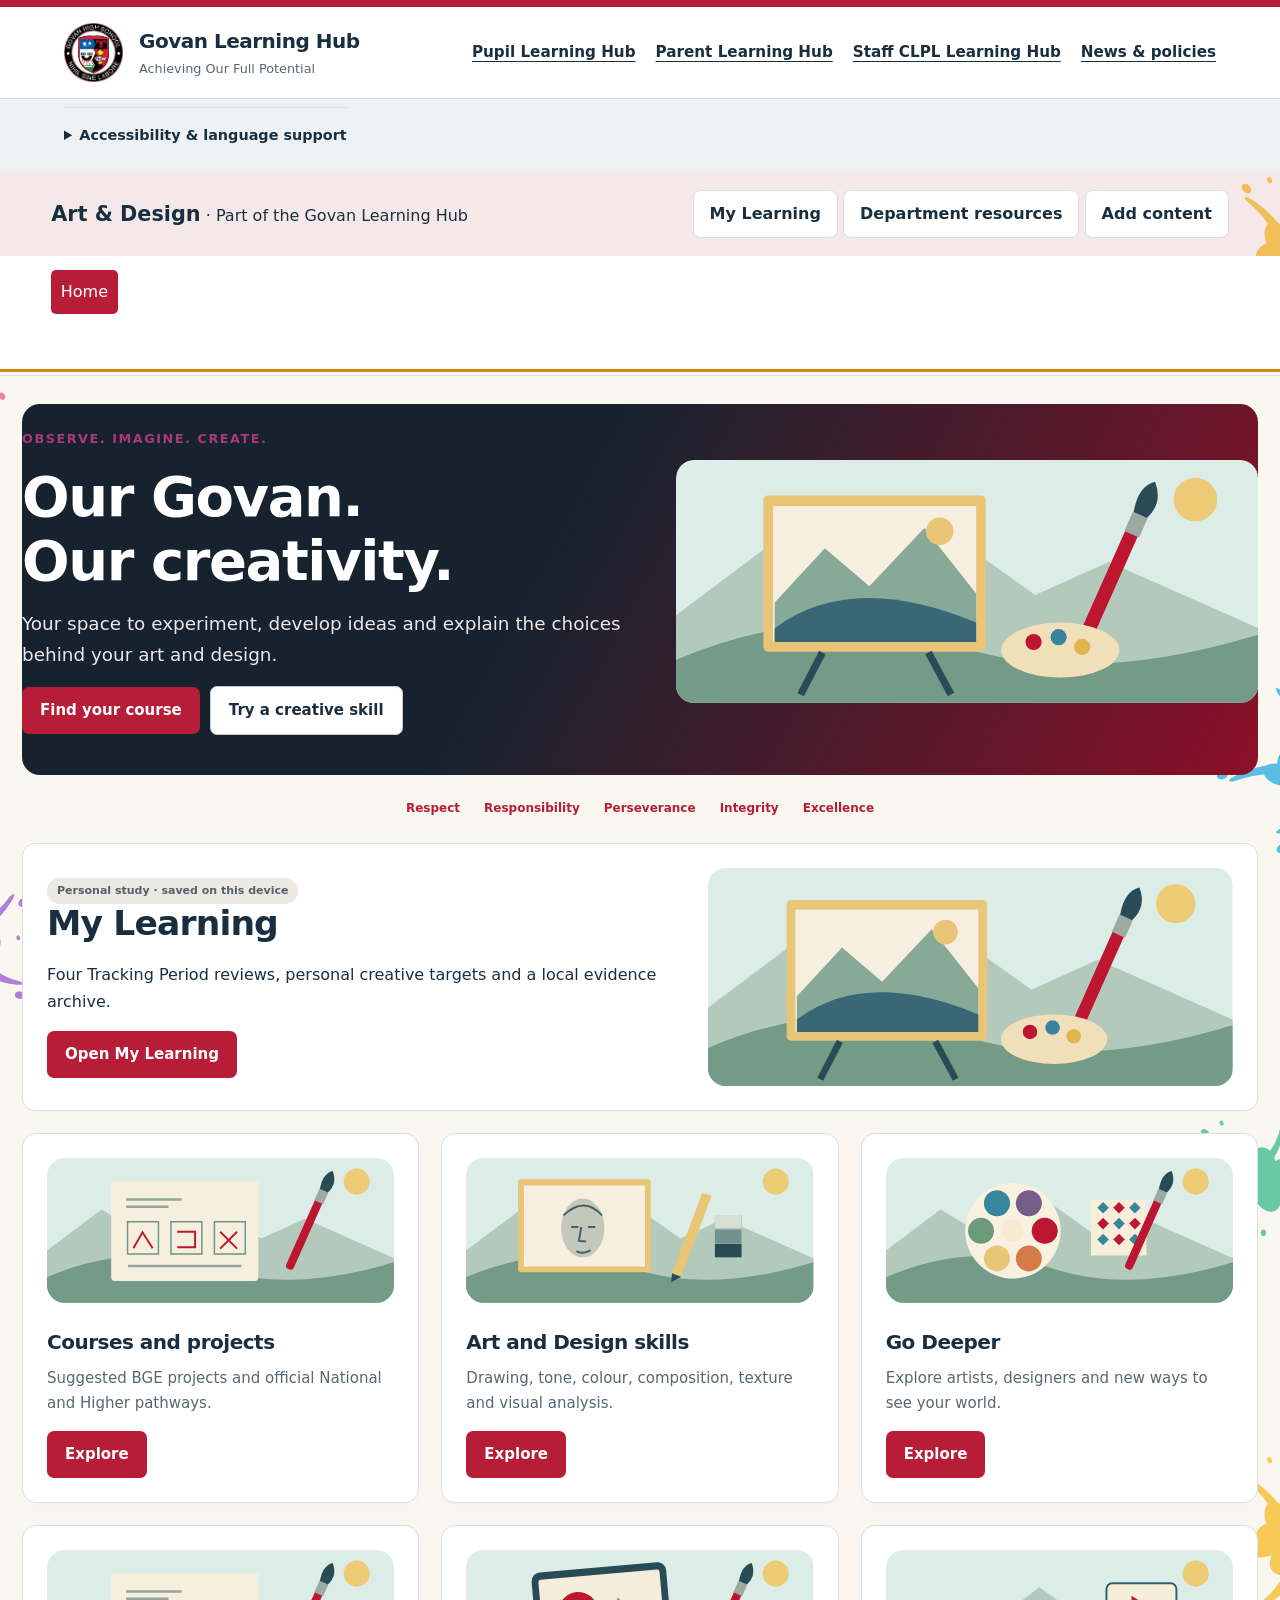
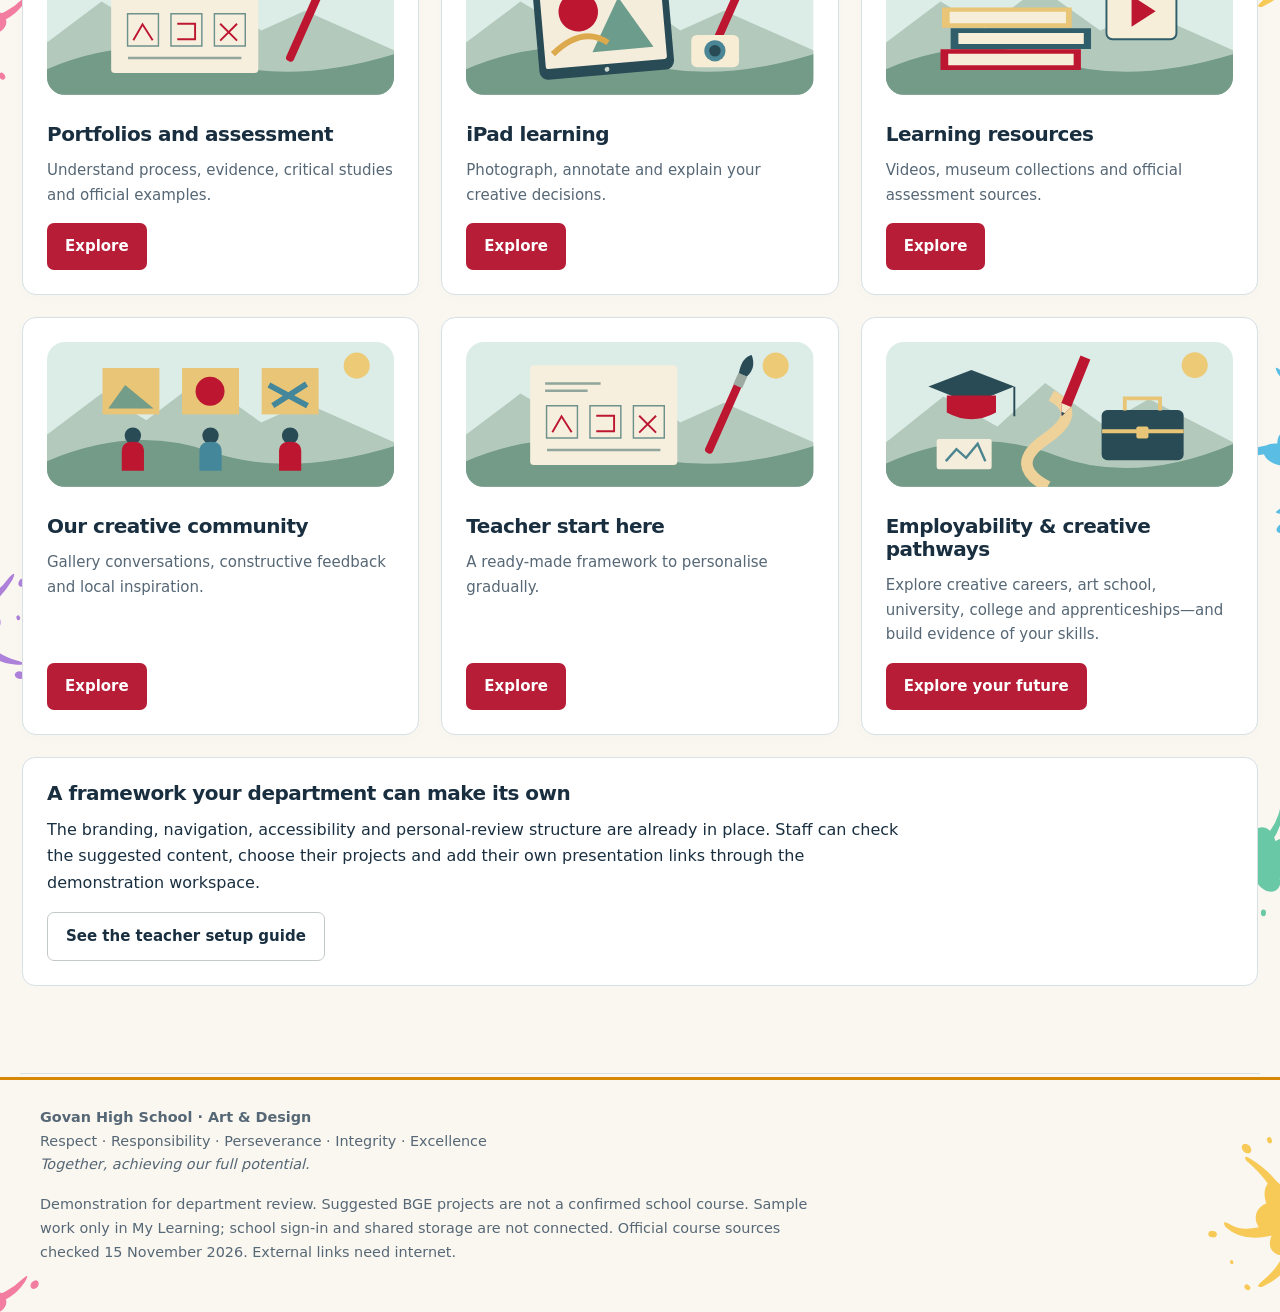
==== commit f9404525: "Refresh shared navigation across subject pages" ====
--- a/art.html
+++ b/art.html
@@ -94,4 +94,4 @@
 document.addEventListener('change',e=>{if(e.target.id==='art-career-interest'){document.querySelector('#art-career-cards').innerHTML=cards(e.target.value);translateTree()}});
 document.addEventListener('click',e=>{const a=e.target.closest('a');if(a&&['#art-university','#art-college','#art-careers'].includes(a.getAttribute('href'))){e.preventDefault();document.querySelector(a.getAttribute('href'))?.scrollIntoView({block:'start'})}});render();
 })();
-</script><script src="data.js"></script><script src="additions.js"></script><script src="shared.js"></script></body></html>+</script><script src="data.js"></script><script src="additions.js"></script><script src="shared.js?v=20261123-names"></script></body></html>
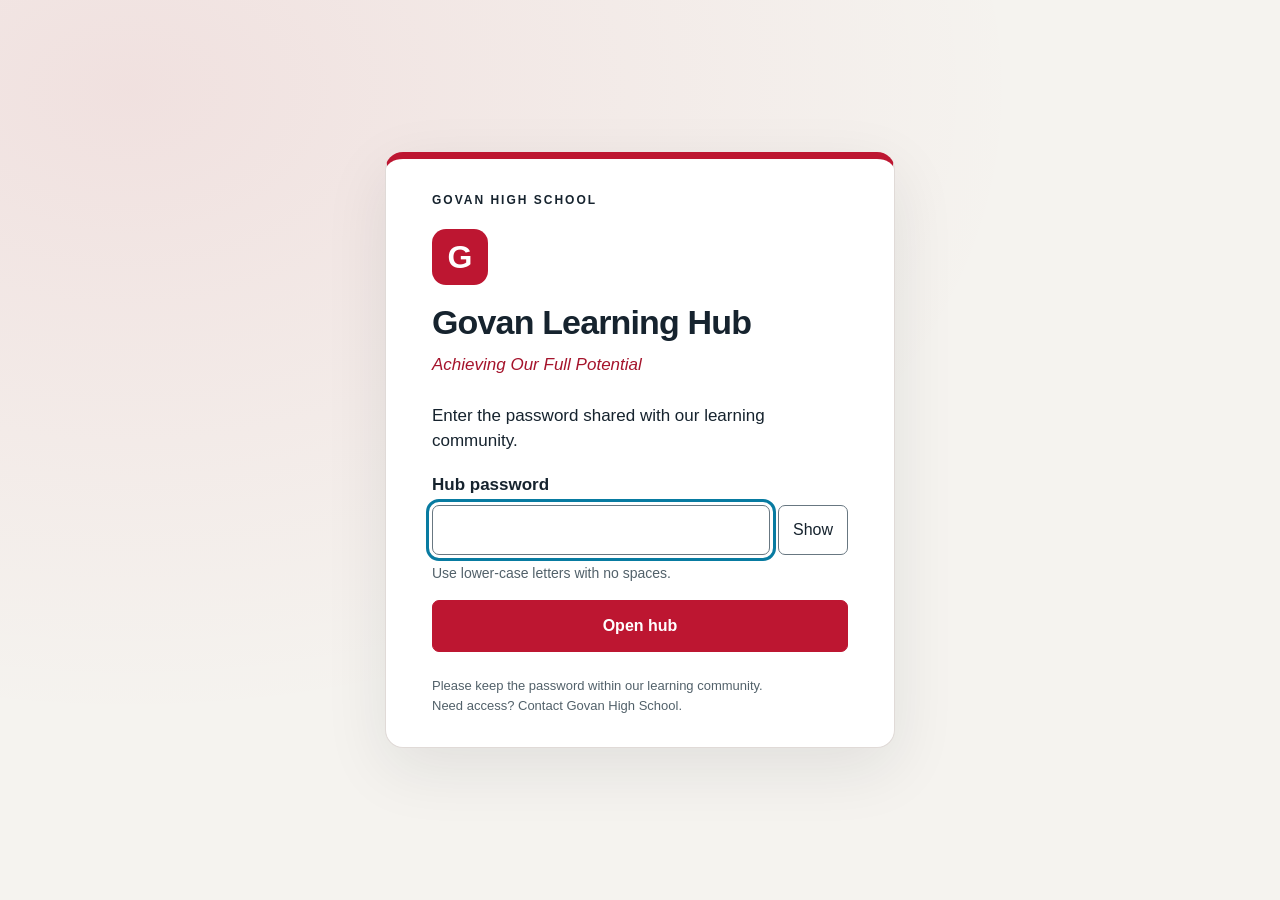
==== commit 52548363: "Add community password screens across learning hubs" ====
--- a/art.html
+++ b/art.html
@@ -1,4 +1,4 @@
-<!doctype html><html lang="en"><head><meta charset="utf-8"><meta name="viewport" content="width=device-width,initial-scale=1"><title>Govan High School | Art &amp; Design Learning Hub</title><meta name="description" content="BGE and Senior Phase Art and Design at Govan High: enquiry, geographical skills and assignment support."><style>
+<!doctype html><html class="ghs-locked" lang="en"><link rel="stylesheet" href="hub-access.css?v=20261124"><script src="hub-access.js?v=20261124" data-hub="community" data-title="Govan Learning Hub" data-verifier="d5944409f978dfe7dc359425b081fd86073fe5f1f10460f309d95cc919be0e04"></script><head><meta charset="utf-8"><meta name="viewport" content="width=device-width,initial-scale=1"><title>Govan High School | Art &amp; Design Learning Hub</title><meta name="description" content="BGE and Senior Phase Art and Design at Govan High: enquiry, geographical skills and assignment support."><style>
 :root{--red:#bd1631;--red2:#8c1028;--ink:#16232e;--paper:#f5f3ef;--muted:#52616a;--line:#deded9}*{box-sizing:border-box}body{margin:0;background:var(--paper);color:var(--ink);font:17px/1.6 'Segoe UI',Arial,sans-serif}a{color:var(--red)}button,input,select,textarea{font:inherit}button,a{touch-action:manipulation}button{cursor:pointer}:focus-visible{outline:3px solid #087ba1;outline-offset:4px}.skip{position:absolute;top:-100px;padding:12px;background:white;z-index:99}.skip:focus{top:0}header{background:white;padding:22px max(20px,calc((100% - 1240px)/2));display:flex;gap:20px;align-items:center;border-top:7px solid var(--red)}header img{width:86px;height:86px;object-fit:contain}.school{font-size:calc(12px * var(--text-scale,1));font-weight:800;letter-spacing:2px}h1{font-size:clamp(25px,3.8vw,40px);line-height:1.15;margin:3px 0}.motto{color:var(--red);font-style:italic;font-size:calc(15px * var(--text-scale,1));margin:5px 0}.status{margin-left:auto;font-size:calc(12px * var(--text-scale,1));border:1px solid #ddd;padding:8px 12px;border-radius:7px}nav{display:flex;gap:7px;background:var(--ink);padding:9px max(12px,calc((100% - 1240px)/2));position:sticky;top:0;z-index:20;overflow:auto}nav a{color:white;padding:8px 13px;border-radius:5px;text-decoration:none;white-space:nowrap;font-size:calc(15px * var(--text-scale,1))}nav a[aria-current=page]{background:var(--red)}main{max-width:1240px;margin:auto;padding:28px 22px 65px;min-height:65vh}h2{font-size:clamp(28px,3.6vw,43px);line-height:1.15;margin:10px 0 18px}h3{line-height:1.3}p{max-width:85ch}.hero{background:linear-gradient(118deg,#16232e 42%,#8c1028);color:white;border-radius:18px;padding:40px;position:relative;overflow:hidden;display:grid;grid-template-columns:1.25fr .75fr;gap:28px}.hero h2{font-size:clamp(35px,4.5vw,56px);margin:16px 0}.hero p{color:#eee6e9}.eyebrow,.tag{font-size:calc(11px * var(--text-scale,1));font-weight:800;letter-spacing:1.6px;text-transform:uppercase}.tag{color:var(--muted)}.button{display:inline-block;background:var(--red);color:white;padding:11px 18px;border:0;border-radius:7px;text-decoration:none;font-weight:700;font-size:calc(15px * var(--text-scale,1))}.secondary{background:white;color:var(--ink);border:1px solid #c4c9ca}.button:disabled{background:#eee;color:#6b6b6b;cursor:default;border:1px solid #ccc}.row{display:flex;gap:10px;flex-wrap:wrap;align-items:center}.grid{display:grid;grid-template-columns:repeat(3,1fr);gap:18px}.four{grid-template-columns:repeat(4,1fr)}.two{display:grid;grid-template-columns:1fr 1fr;gap:22px}.card,.panel{background:white;border:1px solid var(--line);border-radius:13px;padding:24px}.panel{margin:22px 0}.card{border-top:5px solid var(--accent,var(--red))}.card h3{margin:12px 0}.card p{font-size:calc(15px * var(--text-scale,1));color:var(--muted)}.card .number{display:grid;place-content:center;background:var(--accent,var(--red));color:white;width:43px;height:43px;border-radius:50%;font-weight:800}.unit-card{border-top:5px solid var(--accent);display:flex;flex-direction:column;align-items:flex-start}.unit-card .button{margin-top:auto}.unit-icon{font-size:calc(30px * var(--text-scale,1));background:#f4f1ed;width:58px;height:58px;display:grid;place-content:center;border-radius:13px}.section-head{display:flex;justify-content:space-between;gap:24px;align-items:end;margin:36px 0 20px}.section-head p{max-width:460px;color:var(--muted)}.values{display:flex;gap:10px 24px;justify-content:center;flex-wrap:wrap;margin:24px 0;color:var(--red);font-size:calc(12px * var(--text-scale,1));font-weight:800}.small{font-size:calc(13px * var(--text-scale,1));color:var(--muted)}.pill{display:inline-block;background:#ece8e3;border-radius:30px;padding:4px 10px;font-size:calc(11px * var(--text-scale,1));font-weight:750;color:#52616a}.pill.ready{background:#e5f3ed;color:#176b52}.note{background:#fff5df;border-left:4px solid #a77000;padding:16px 20px;border-radius:4px;margin:20px 0;font-size:calc(14px * var(--text-scale,1))}.bigidea{padding:25px 28px;background:#fff1f3;border-left:6px solid var(--red);border-radius:8px;margin:25px 0}.bigidea p{font-size:calc(23px * var(--text-scale,1));line-height:1.4;margin:10px 0;font-weight:700}.steps{counter-reset:step;list-style:none;padding:0}.steps li{position:relative;padding:4px 0 15px 42px}.steps li:before{counter-increment:step;content:counter(step);position:absolute;left:0;top:4px;background:var(--ink);color:white;width:28px;height:28px;border-radius:50%;text-align:center;font-size:calc(14px * var(--text-scale,1));line-height:28px}li{margin-bottom:9px}.back{display:inline-block;margin:0 0 20px;text-decoration:none;font-size:calc(14px * var(--text-scale,1));font-weight:750}.searchbar{display:flex;gap:12px;flex-wrap:wrap;margin:22px 0}input,select,textarea{border:1px solid #b6bfc3;border-radius:7px;background:white;padding:12px;max-width:100%}input[type=search]{flex:1;min-width:180px}textarea{width:100%;min-height:110px}label{display:block;font-weight:700;margin:15px 0 7px}.reflection label{font-size:calc(15px * var(--text-scale,1))}.check{display:flex;align-items:start;gap:10px;margin:12px 0;font-size:calc(15px * var(--text-scale,1))}.check input{margin-top:7px;flex-shrink:0;width:20px;height:20px;accent-color:var(--red)}details{padding:16px 0;border-top:1px solid #ddd}summary{font-weight:750;cursor:pointer}.lesson-list{display:grid;gap:16px}.lesson-row{display:flex;gap:20px;align-items:center;background:white;border:1px solid var(--line);padding:22px;border-radius:12px}.lesson-row .num{background:#ece8e3;min-width:46px;height:46px;display:grid;place-content:center;font-weight:bold;border-radius:50%}.lesson-row h3{margin:4px 0}.lesson-row p{margin:6px 0;font-size:calc(14px * var(--text-scale,1));color:var(--muted)}.lesson-row .button{margin-left:auto;white-space:nowrap}.teacher-card{border-top:4px solid var(--red)}.teacher-card .initials{border-radius:50%;display:grid;place-content:center;background:#f8e8eb;color:var(--red);width:54px;height:54px;font-size:calc(19px * var(--text-scale,1));font-weight:800}.journey{display:grid;grid-template-columns:1fr 1fr;gap:10px;align-content:center}.journey div{background:#ffffff10;border:1px solid #ffffff30;border-radius:12px;padding:16px}.journey span{font-size:calc(26px * var(--text-scale,1));display:block}.journey strong{font-size:calc(13px * var(--text-scale,1))}.progress{height:8px;background:#e4e6e5;border-radius:10px;overflow:hidden;margin:12px 0}.progress div{height:100%;background:var(--red)}.tool{border-left:5px solid var(--accent)}footer{max-width:1240px;margin:auto;padding:24px 22px;border-top:1px solid #ddd;color:var(--muted);font-size:calc(13px * var(--text-scale,1))}.footer-brand{display:flex;gap:14px;align-items:center}.footer-brand img{width:58px;height:58px;object-fit:contain}.empty{padding:25px}.planned{opacity:.85}.page-title{max-width:850px}.save-status{font-size:calc(13px * var(--text-scale,1));color:#176b52;min-height:22px}.actions{margin-top:20px}.lesson-note{color:var(--muted);font-size:calc(13px * var(--text-scale,1))}.mini{font-size:calc(12px * var(--text-scale,1));padding:6px 10px}.routine{background:#eef4f8;border-left:4px solid #1267a5;padding:18px;border-radius:5px}.form-hint{font-size:calc(13px * var(--text-scale,1));color:var(--muted);margin:8px 0}.resource-row{display:flex;gap:15px;align-items:center;border-top:1px solid #ddd;padding:18px 0}.resource-row a,.resource-row button{margin-left:auto}.teacher-detail{border-top:5px solid var(--red)}
 @media(max-width:950px){.four,.grid{grid-template-columns:repeat(2,1fr)}.hero{grid-template-columns:1fr}.journey{grid-template-columns:repeat(4,1fr)}.status{display:none}}@media(max-width:650px){header{padding:16px;gap:12px}header img{width:64px;height:68px}.school{font-size:calc(10px * var(--text-scale,1))}h1{font-size:calc(25px * var(--text-scale,1))}.motto{font-size:calc(12px * var(--text-scale,1))}main{padding:20px 15px 50px}nav a{font-size:calc(14px * var(--text-scale,1));padding:8px 10px}.hero{padding:26px}.journey{grid-template-columns:1fr 1fr}.four,.grid,.two{grid-template-columns:1fr}.section-head{display:block}.lesson-row{flex-wrap:wrap;gap:12px}.lesson-row .button{margin-left:58px}.panel,.card{padding:20px}.resource-row{flex-wrap:wrap}.resource-row button{margin-left:0}.bigidea{padding:20px}.bigidea p{font-size:calc(21px * var(--text-scale,1))}}@media print{nav,.no-print,.status{display:none!important}body{background:white}main{padding:0}.hero{background:white;color:black}.hero p{color:black}.panel,.card,.bigidea{break-inside:avoid}.two{display:block}textarea{min-height:100px}footer{font-size:calc(10px * var(--text-scale,1))}}
 
@@ -94,4 +94,4 @@
 document.addEventListener('change',e=>{if(e.target.id==='art-career-interest'){document.querySelector('#art-career-cards').innerHTML=cards(e.target.value);translateTree()}});
 document.addEventListener('click',e=>{const a=e.target.closest('a');if(a&&['#art-university','#art-college','#art-careers'].includes(a.getAttribute('href'))){e.preventDefault();document.querySelector(a.getAttribute('href'))?.scrollIntoView({block:'start'})}});render();
 })();
-</script><script src="data.js"></script><script src="additions.js"></script><script src="shared.js?v=20261123-names"></script></body></html>+</script><script src="data.js"></script><script src="additions.js"></script><script src="shared.js?v=20261123-staff-sites"></script></body><noscript><p style="padding:24px;font:18px Arial">Please enable JavaScript to open this learning hub.</p></noscript></html>
--- a/hub-access.css
+++ b/hub-access.css
@@ -0,0 +1 @@
+html.ghs-locked body>*:not(#ghs-access):not(noscript){display:none!important}#ghs-access{position:fixed;inset:0;z-index:2147483647;overflow:auto;display:grid;place-items:center;box-sizing:border-box;padding:28px 18px;background:radial-gradient(ellipse at 10% 10%,#bd163115,transparent 55%),#f5f3ef;color:#16232e;font:17px/1.5 "Segoe UI",Arial,sans-serif}#ghs-access *{box-sizing:border-box}#ghs-access .ghs-card{width:min(100%,510px);padding:32px clamp(22px,5vw,46px);background:#fff;border:1px solid #e0dad7;border-top:7px solid #bd1631;border-radius:18px;box-shadow:0 20px 65px #16232e17}#ghs-access .ghs-school{font-size:12px;letter-spacing:2px;font-weight:800;margin:0 0 20px}#ghs-access .ghs-emblem{display:grid;place-items:center;width:56px;height:56px;background:#bd1631;color:white;border-radius:14px;font-size:32px;font-weight:bold}#ghs-access h1{font-size:clamp(27px,5vw,34px);line-height:1.15;margin:18px 0 10px}#ghs-access h1+p{color:#a5142c;font-style:italic;margin-top:0}#ghs-access .ghs-intro{margin:25px 0 18px}#ghs-access label{display:block;font-weight:700;margin-bottom:8px}#ghs-access .ghs-input{display:flex;gap:8px}#ghs-access input{width:100%;min-width:0;font:inherit;border:1px solid #687781;border-radius:7px;padding:12px;color:#16232e;background:#fff}#ghs-access button{font:inherit;cursor:pointer;border:1px solid #687781;border-radius:7px;padding:10px 14px;background:#fff;color:#16232e}#ghs-access .ghs-enter{width:100%;background:#bd1631;color:#fff;border-color:#bd1631;font-weight:700;padding:13px}#ghs-access :focus-visible,#ghs-lock:focus-visible{outline:3px solid #087ba1;outline-offset:3px}#ghs-help{font-size:14px;color:#52616a;margin:8px 0}#ghs-error{font-size:15px;font-weight:600;color:#a5142c;min-height:0}#ghs-access .ghs-footer{font-size:13px;color:#52616a;margin:24px 0 0}#ghs-lock{position:fixed;right:14px;bottom:14px;z-index:2147483646;background:#16232e;color:white;border:2px solid white;border-radius:24px;padding:9px 16px;font:600 14px/1.4 "Segoe UI",Arial,sans-serif;cursor:pointer;box-shadow:0 2px 8px #0003}
